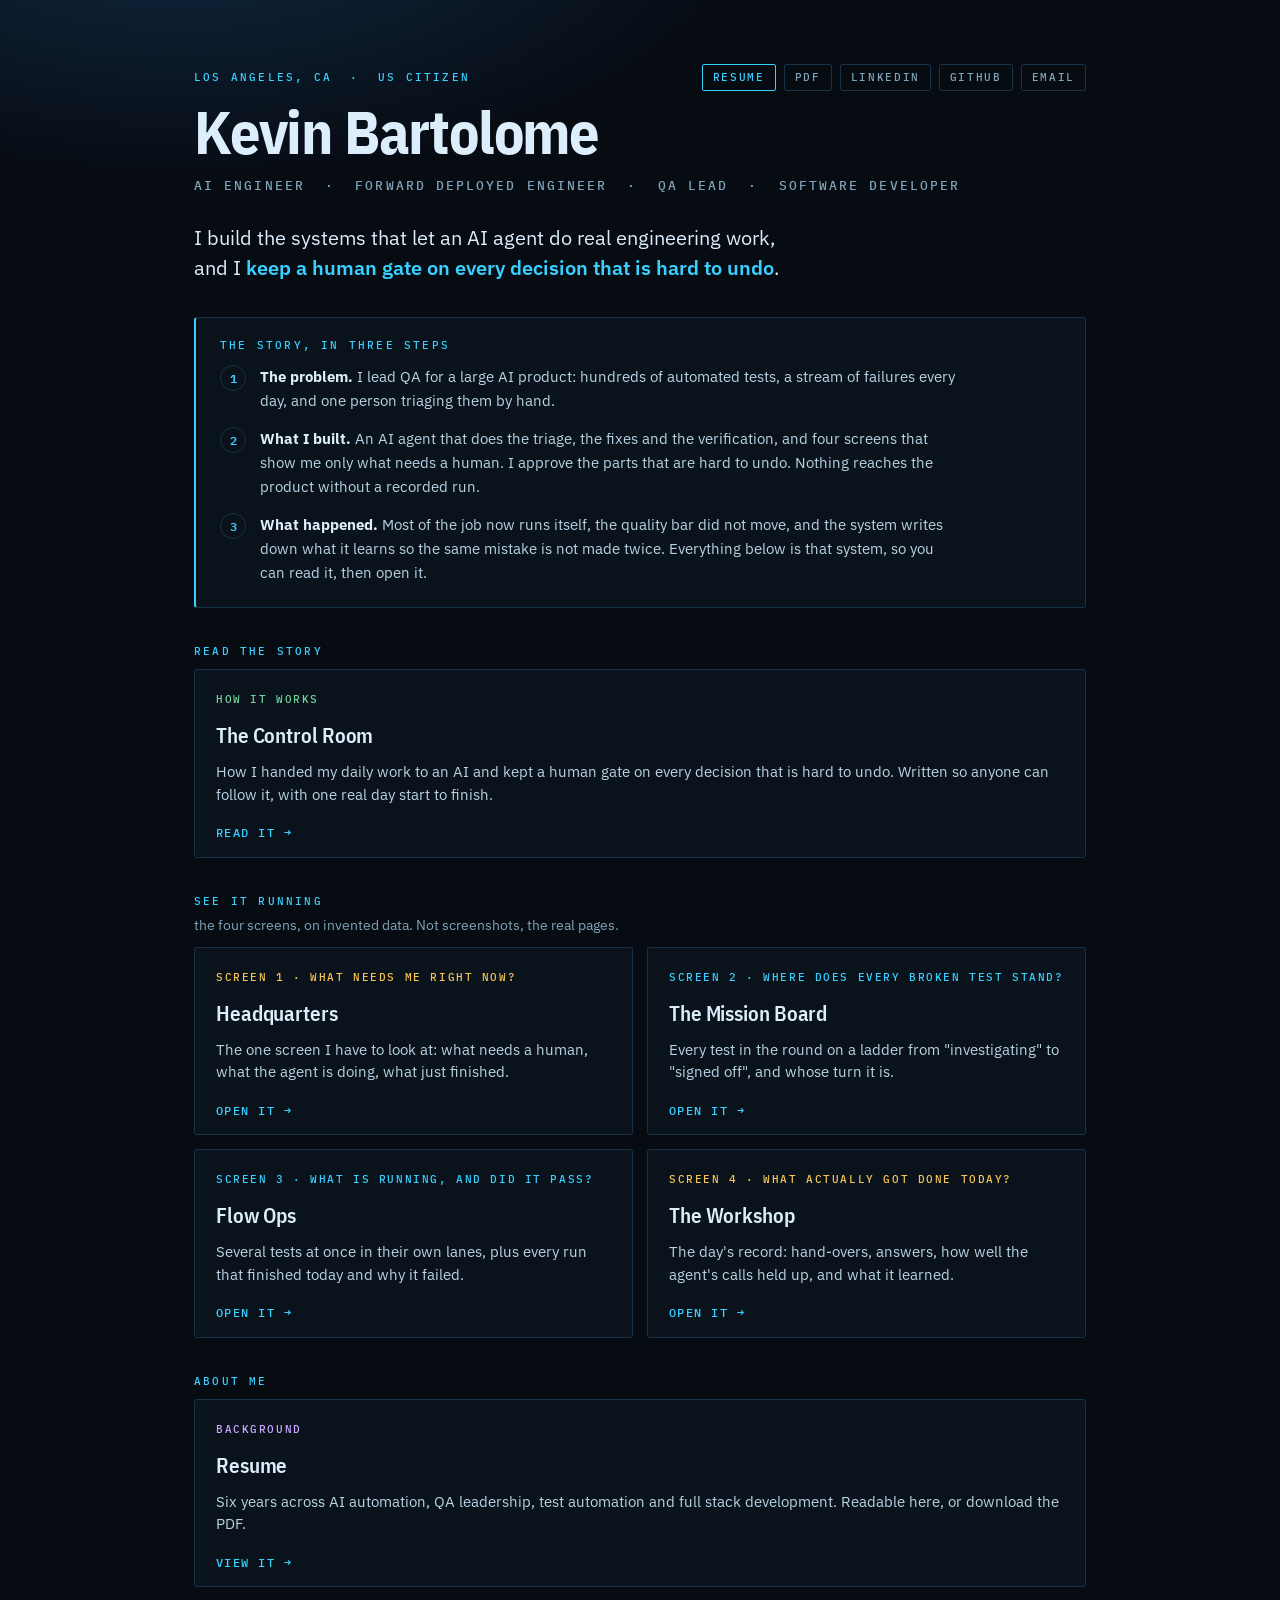
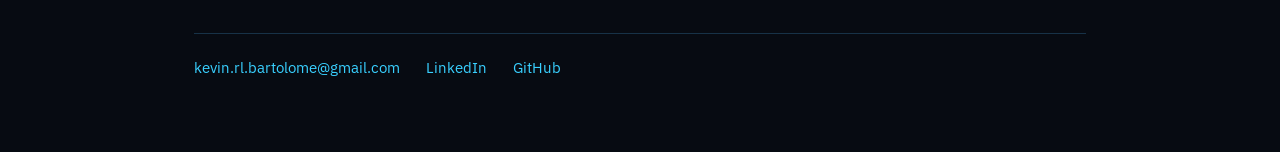
==== index.html @ a1849966 "Add files via upload" ====
<!doctype html>
<html lang="en">
<head>
<meta charset="utf-8">
<meta name="viewport" content="width=device-width,initial-scale=1">
<title>Kevin Bartolome</title>
<meta name="description" content="Kevin Bartolome, AI Engineer and QA Lead. I automate the work, and keep a human on the decisions that matter.">
<link rel="preconnect" href="https://fonts.googleapis.com">
<link rel="preconnect" href="https://fonts.gstatic.com" crossorigin>
<link rel="stylesheet" href="https://fonts.googleapis.com/css2?family=IBM+Plex+Mono:wght@400;500;600&family=IBM+Plex+Sans+Condensed:wght@600;700&family=IBM+Plex+Sans:wght@400;500;600&display=swap">
<style>
:root{
  --ground:#070b12; --panel:#0d1420; --panel2:#0a121c; --line:#173247; --line2:#0f2334;
  --cyan:#39d0ff; --fg:#dceefb; --body:#b9d3e4; --dim:#7fa3b8; --green:#6fd39a; --violet:#c9a7ff;
  --display:"IBM Plex Sans Condensed",system-ui,sans-serif;
  --sans:"IBM Plex Sans","Segoe UI",system-ui,sans-serif;
  --mono:"IBM Plex Mono",ui-monospace,Consolas,monospace;
}
*{box-sizing:border-box}
@media (prefers-reduced-motion:reduce){*{transition:none!important}}
body{margin:0; background:var(--ground); color:var(--body); font:400 16px/1.62 var(--sans);
  background-image:radial-gradient(1000px 460px at 14% -10%,#102942 0%,rgba(7,11,18,0) 60%);
  background-repeat:no-repeat; background-attachment:fixed; -webkit-font-smoothing:antialiased}
.wrap{max-width:940px; margin-inline:auto; padding:64px 24px 72px}
h1,h2,h3{font-family:var(--display); color:var(--fg); margin:0; text-wrap:balance}
a{color:var(--cyan)}
a:focus-visible{outline:2px solid var(--cyan); outline-offset:3px; border-radius:2px}

.eyebrow{font:500 11px/1 var(--mono); letter-spacing:.2em; text-transform:uppercase;
  color:var(--cyan); margin:0 0 18px}
h1{font-weight:700; font-size:clamp(38px,7vw,60px); line-height:1.02; letter-spacing:-.02em}
.role{margin:14px 0 0; font:500 13px/1.6 var(--mono); letter-spacing:.16em;
  text-transform:uppercase; color:var(--dim)}
.deck{margin:26px 0 0; font-size:19.5px; line-height:1.55; color:var(--fg); max-width:50ch}
.deck b{color:var(--cyan); font-weight:600}

.cards{display:grid; grid-template-columns:repeat(auto-fit,minmax(268px,1fr)); gap:14px;
  margin:44px 0 0; border-top:1px solid var(--line); padding-top:40px}
.card{display:flex; flex-direction:column; gap:9px; text-decoration:none; min-width:0;
  border:1px solid var(--line); border-radius:3px; background:var(--panel2); padding:20px 21px 18px;
  transition:border-color .15s ease, background .15s ease}
.card:hover{border-color:var(--cyan); background:var(--panel)}
.card .lbl{font:500 10.5px/1.8 var(--mono); letter-spacing:.15em; text-transform:uppercase; color:var(--dim)}
.card.a .lbl{color:var(--green)} .card.b .lbl{color:var(--cyan)} .card.c .lbl{color:var(--violet)} .card.d .lbl{color:#f5c451} .card.e .lbl{color:var(--cyan)} .card.f .lbl{color:#f5c451}
.cards.one{grid-template-columns:minmax(268px,1fr); margin-top:0; border-top:0; padding-top:0}
.cards.four{grid-template-columns:repeat(2,minmax(0,1fr)); margin-top:0; border-top:0; padding-top:0}
@media (max-width:560px){.cards.four{grid-template-columns:minmax(0,1fr)}}
.grp{margin:38px 0 12px; font:500 11px/1 var(--mono); letter-spacing:.2em; text-transform:uppercase; color:var(--cyan)}
.grp span{display:block; margin-top:8px; font:400 13.5px/1.5 var(--sans,system-ui); letter-spacing:0; text-transform:none; color:var(--dim)}
.grp:first-of-type{margin-top:44px; border-top:1px solid var(--line); padding-top:40px}
.story{margin-top:34px; border:1px solid var(--line); border-left:2px solid var(--cyan); border-radius:3px; background:var(--panel2); padding:22px 24px}
.kicker{margin:0 0 14px; font:500 11px/1 var(--mono); letter-spacing:.2em; text-transform:uppercase; color:var(--cyan)}
.steps{list-style:none; margin:0; padding:0; display:grid; gap:14px}
.steps li{display:flex; gap:14px; align-items:flex-start}
.steps .num{flex:0 0 26px; height:26px; border-radius:50%; border:1px solid var(--line); color:var(--cyan); font:600 12px/24px var(--mono); text-align:center}
.steps div{font-size:15px; line-height:1.6; color:var(--body); max-width:78ch}
.steps b{color:var(--fg)}
.card h2{font-size:21px; font-weight:600; letter-spacing:-.005em}
.card p{margin:0; font-size:14.5px; line-height:1.55; color:var(--body)}
.card .go{margin-top:auto; padding-top:12px; font:500 11.5px/1 var(--mono);
  letter-spacing:.13em; text-transform:uppercase; color:var(--cyan)}

.topbar{display:flex; flex-wrap:wrap; gap:10px 24px; align-items:baseline; justify-content:space-between}
.links{display:flex; flex-wrap:wrap; gap:6px 8px; align-items:center}
.links a{font:500 11px/1 var(--mono); letter-spacing:.15em; text-transform:uppercase; color:var(--dim); text-decoration:none; border:1px solid var(--line); border-radius:2px; padding:7px 10px}
.links a:hover{color:var(--fg); border-color:var(--cyan)}
.links a.pri{color:var(--cyan); border-color:var(--cyan)}
footer{margin:46px 0 0; border-top:1px solid var(--line); padding-top:22px;
  display:flex; flex-wrap:wrap; gap:8px 26px; align-items:baseline}
footer a{font-size:15px; text-decoration:none}
footer a:hover{text-decoration:underline}
@media (max-width:620px){.wrap{padding:44px 20px 56px}}
</style>
</head>
<body>
<div class="wrap">

  <div class="topbar">
    <p class="eyebrow">Los Angeles, CA &nbsp;&middot;&nbsp; US Citizen</p>
    <nav class="links" aria-label="Contact and resume">
      <a class="pri" href="/resume">Resume</a>
      <a href="/Kevin-Bartolome-Resume.pdf">PDF</a>
      <a href="https://www.linkedin.com/in/kevin-bartolome/">LinkedIn</a>
      <a href="https://github.com/Kxvin1">GitHub</a>
      <a href="mailto:kevin.rl.bartolome@gmail.com">Email</a>
    </nav>
  </div>
  <h1>Kevin Bartolome</h1>
  <p class="role">AI Engineer &nbsp;&middot;&nbsp; Forward Deployed Engineer &nbsp;&middot;&nbsp; QA Lead &nbsp;&middot;&nbsp; Software Developer</p>
  <p class="deck">I build the systems that let an AI agent do real engineering work, and I
  <b>keep a human gate on every decision that is hard to undo</b>.</p>

  <section class="story">
    <p class="kicker">The story, in three steps</p>
    <ol class="steps">
      <li><span class="num">1</span><div><b>The problem.</b> I lead QA for a large AI product: hundreds of
        automated tests, a stream of failures every day, and one person triaging them by hand.</div></li>
      <li><span class="num">2</span><div><b>What I built.</b> An AI agent that does the triage, the fixes and
        the verification, and four screens that show me only what needs a human. I approve the parts
        that are hard to undo. Nothing reaches the product without a recorded run.</div></li>
      <li><span class="num">3</span><div><b>What happened.</b> Most of the job now runs itself, the quality bar
        did not move, and the system writes down what it learns so the same mistake is not made twice.
        Everything below is that system, so you can read it, then open it.</div></li>
    </ol>
  </section>

  <p class="grp">Read the story</p>
  <div class="cards one">
    <a class="card a" href="/control-room">
      <span class="lbl">How it works</span>
      <h2>The Control Room</h2>
      <p>How I handed my daily work to an AI and kept a human gate on every decision that is hard to
      undo. Written so anyone can follow it, with one real day start to finish.</p>
      <span class="go">Read it &rarr;</span>
    </a>
  </div>

  <p class="grp">See it running <span>the four screens, on invented data. Not screenshots, the real pages.</span></p>
  <div class="cards four">
    <a class="card d" href="/hq">
      <span class="lbl">Screen 1 &middot; What needs me right now?</span>
      <h2>Headquarters</h2>
      <p>The one screen I have to look at: what needs a human, what the agent is doing, what just finished.</p>
      <span class="go">Open it &rarr;</span>
    </a>
    <a class="card b" href="/mission-board">
      <span class="lbl">Screen 2 &middot; Where does every broken test stand?</span>
      <h2>The Mission Board</h2>
      <p>Every test in the round on a ladder from "investigating" to "signed off", and whose turn it is.</p>
      <span class="go">Open it &rarr;</span>
    </a>
    <a class="card e" href="/flow-ops">
      <span class="lbl">Screen 3 &middot; What is running, and did it pass?</span>
      <h2>Flow Ops</h2>
      <p>Several tests at once in their own lanes, plus every run that finished today and why it failed.</p>
      <span class="go">Open it &rarr;</span>
    </a>
    <a class="card f" href="/workshop">
      <span class="lbl">Screen 4 &middot; What actually got done today?</span>
      <h2>The Workshop</h2>
      <p>The day's record: hand-overs, answers, how well the agent's calls held up, and what it learned.</p>
      <span class="go">Open it &rarr;</span>
    </a>
  </div>

  <p class="grp">About me</p>
  <div class="cards one">
    <a class="card c" href="/resume">
      <span class="lbl">Background</span>
      <h2>Resume</h2>
      <p>Six years across AI automation, QA leadership, test automation and full stack development. Readable here, or
      download the PDF.</p>
      <span class="go">View it &rarr;</span>
    </a>
  </div>

  <footer>
    <a href="mailto:kevin.rl.bartolome@gmail.com">kevin.rl.bartolome@gmail.com</a>
    <a href="https://www.linkedin.com/in/kevin-bartolome/">LinkedIn</a>
    <a href="https://github.com/Kxvin1">GitHub</a>
  </footer>

</div>
</body>
</html>
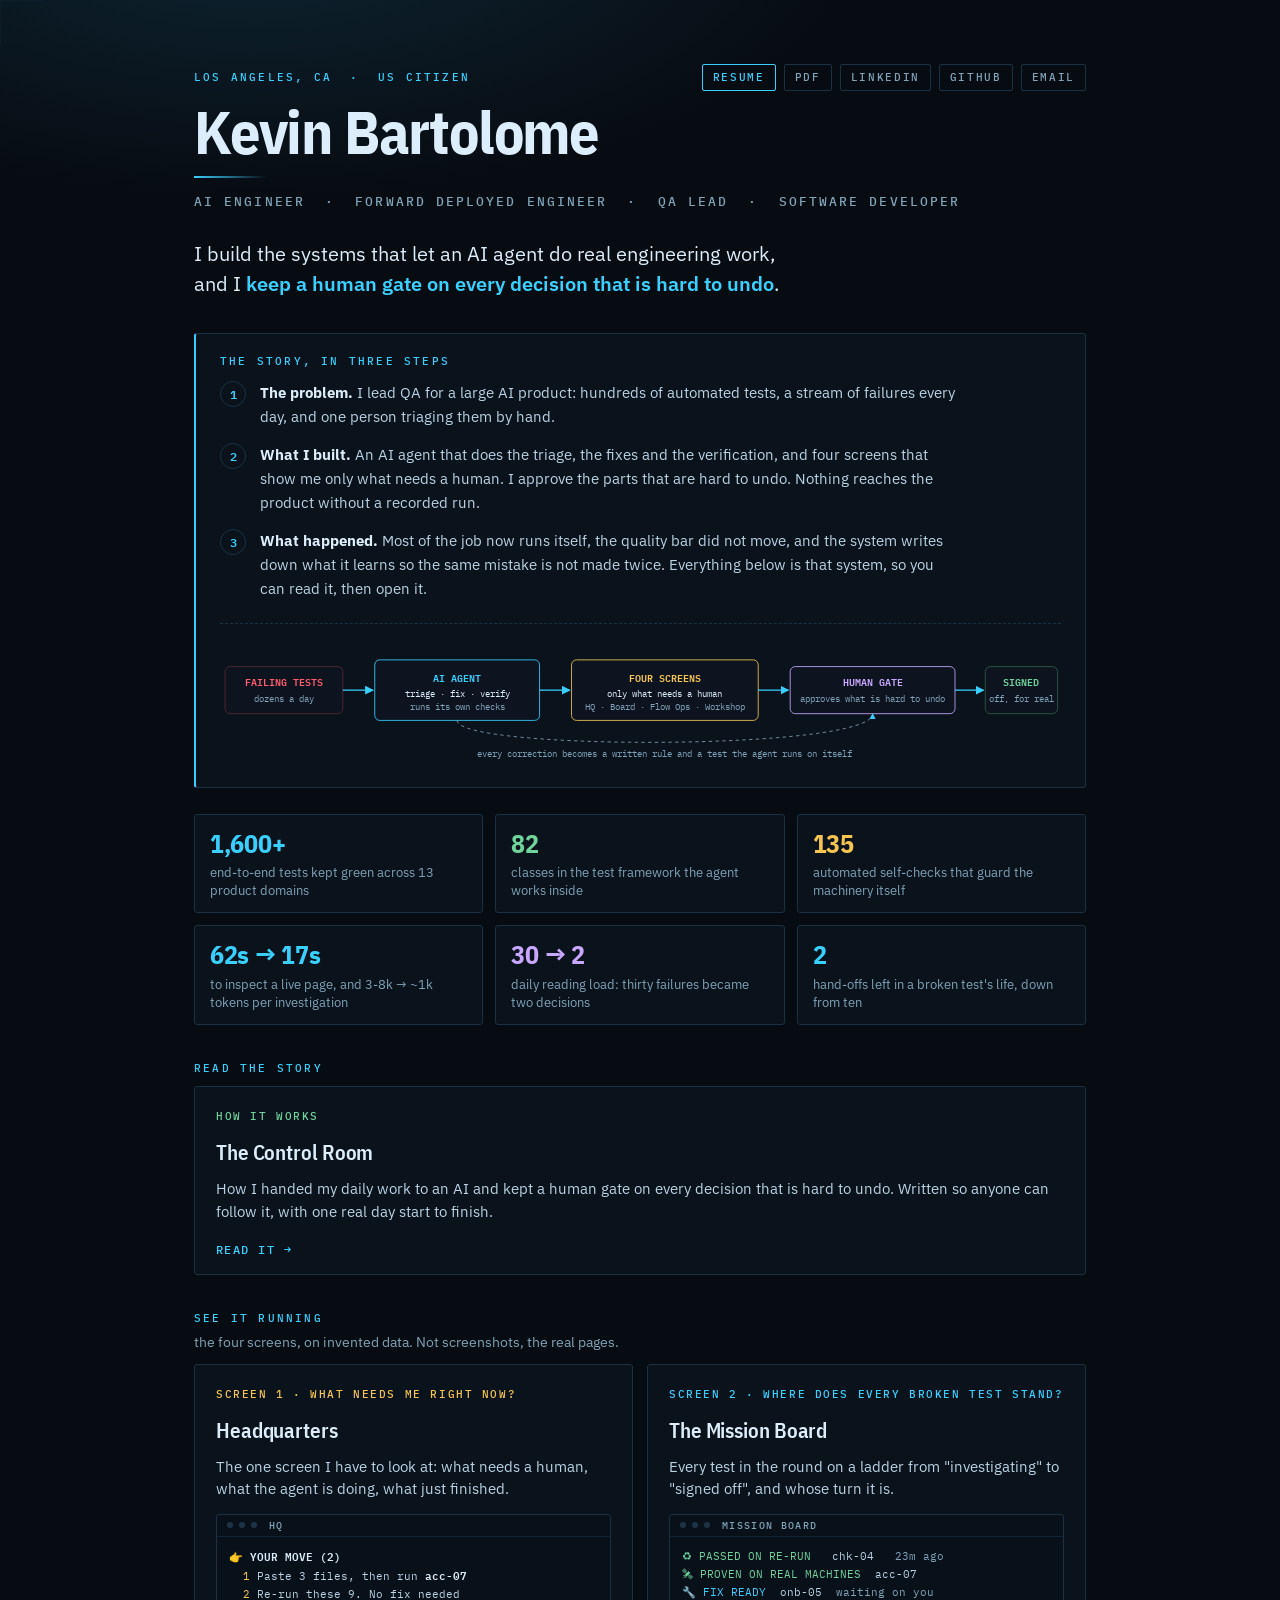
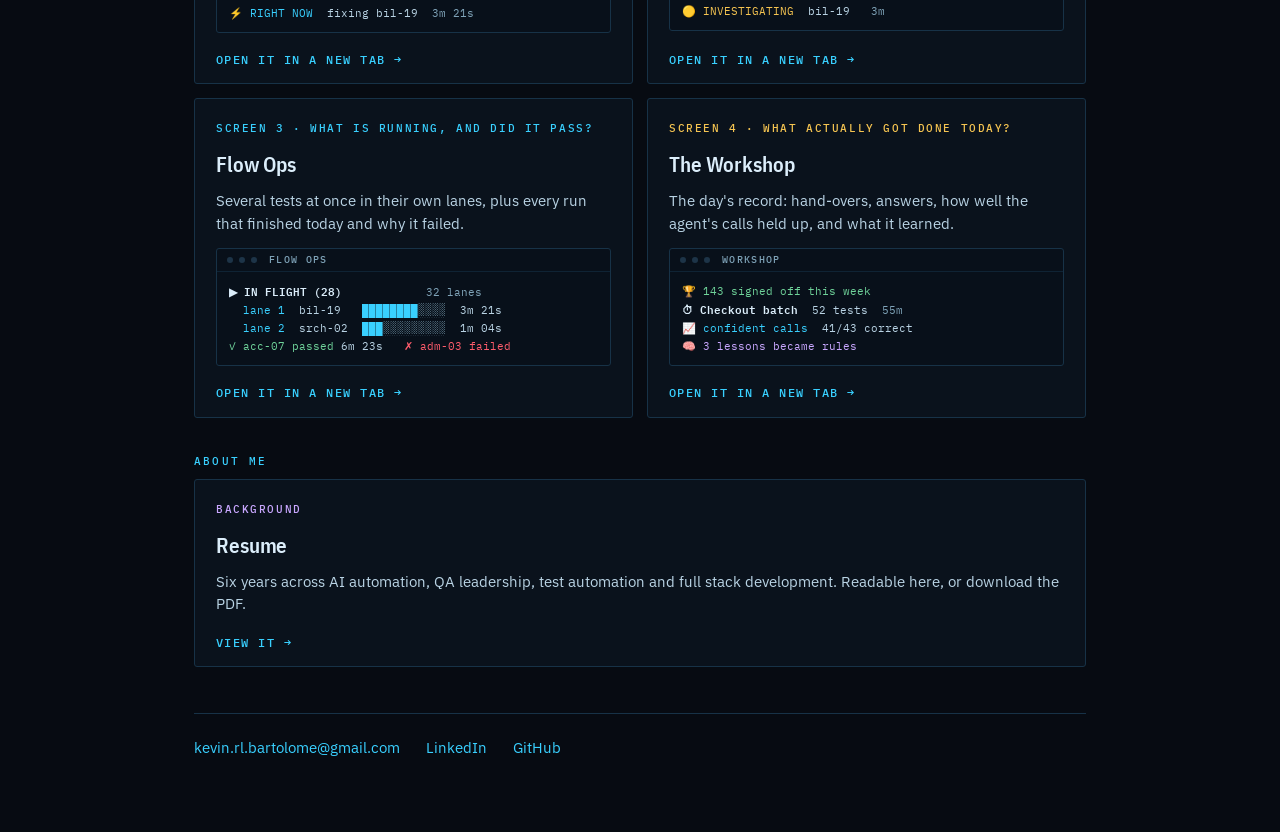
==== commit c8dbef44: "Add files via upload" ====
--- a/index.html
+++ b/index.html
@@ -60,6 +60,23 @@
 .card .go{margin-top:auto; padding-top:12px; font:500 11.5px/1 var(--mono);
   letter-spacing:.13em; text-transform:uppercase; color:var(--cyan)}
 
+body{background-image:linear-gradient(rgba(57,208,255,.035) 1px, transparent 1px), linear-gradient(90deg, rgba(57,208,255,.035) 1px, transparent 1px), radial-gradient(900px 420px at 20% -10%, rgba(57,208,255,.14), transparent 70%); background-size:44px 44px, 44px 44px, auto; background-attachment:fixed}
+h1{position:relative} h1::after{content:""; display:block; width:72px; height:2px; margin-top:14px; background:linear-gradient(90deg, var(--cyan), transparent)}
+.flow{margin:22px 0 0; padding:14px 0 0; border-top:1px dashed var(--line)}
+.flow svg{display:block; width:100%; height:auto}
+.numbers{display:grid; grid-template-columns:repeat(3,minmax(0,1fr)); gap:12px; margin-top:26px}
+@media (max-width:640px){.numbers{grid-template-columns:repeat(2,minmax(0,1fr))}}
+.numbers div{border:1px solid var(--line); border-radius:3px; background:var(--panel2); padding:14px 15px 13px; min-width:0}
+.numbers b{display:block; font:700 26px/1.1 var(--display); color:var(--cyan); letter-spacing:-.01em}
+.numbers div:nth-child(2) b{color:var(--green)} .numbers div:nth-child(3) b{color:#f5c451} .numbers div:nth-child(5) b{color:var(--violet)}
+.numbers span{display:block; margin-top:6px; font-size:12.5px; line-height:1.45; color:var(--dim)}
+.term{background:#08101a; border:1px solid var(--line); border-radius:3px; overflow:hidden; min-width:0; margin-top:4px}
+.term .chrome{display:flex; align-items:center; gap:6px; padding:6px 10px; border-bottom:1px solid var(--line2)}
+.term .dot{width:6px; height:6px; border-radius:50%; background:#1d3448}
+.term .chrome span{margin-left:6px; font:500 9.5px/1 var(--mono); letter-spacing:.14em; text-transform:uppercase; color:var(--dim)}
+.term pre{margin:0; padding:10px 12px; overflow:hidden; font:400 11px/1.65 var(--mono); color:var(--body); white-space:pre}
+.term .c{color:var(--cyan)} .term .d{color:var(--dim)} .term .g{color:var(--green)} .term .w{color:var(--fg); font-weight:600} .term .a{color:#f5c451} .term .r{color:#ff5c6c} .term .v{color:var(--violet)}
+.card:hover .term{border-color:var(--line)} .card:hover .chrome{background:#0a1522}
 .topbar{display:flex; flex-wrap:wrap; gap:10px 24px; align-items:baseline; justify-content:space-between}
 .links{display:flex; flex-wrap:wrap; gap:6px 8px; align-items:center}
 .links a{font:500 11px/1 var(--mono); letter-spacing:.15em; text-transform:uppercase; color:var(--dim); text-decoration:none; border:1px solid var(--line); border-radius:2px; padding:7px 10px}
@@ -78,11 +95,11 @@
   <div class="topbar">
     <p class="eyebrow">Los Angeles, CA &nbsp;&middot;&nbsp; US Citizen</p>
     <nav class="links" aria-label="Contact and resume">
-      <a class="pri" href="/resume">Resume</a>
-      <a href="/Kevin-Bartolome-Resume.pdf">PDF</a>
-      <a href="https://www.linkedin.com/in/kevin-bartolome/">LinkedIn</a>
-      <a href="https://github.com/Kxvin1">GitHub</a>
-      <a href="mailto:kevin.rl.bartolome@gmail.com">Email</a>
+      <a class="pri" href="/resume" target="_blank" rel="noopener">Resume</a>
+      <a href="/Kevin-Bartolome-Resume.pdf" target="_blank" rel="noopener">PDF</a>
+      <a href="https://www.linkedin.com/in/kevin-bartolome/" target="_blank" rel="noopener">LinkedIn</a>
+      <a href="https://github.com/Kxvin1" target="_blank" rel="noopener">GitHub</a>
+      <a href="mailto:kevin.rl.bartolome@gmail.com" target="_blank" rel="noopener">Email</a>
     </nav>
   </div>
   <h1>Kevin Bartolome</h1>
@@ -102,6 +119,35 @@
         did not move, and the system writes down what it learns so the same mistake is not made twice.
         Everything below is that system, so you can read it, then open it.</div></li>
     </ol>
+    <figure class="flow" aria-label="How the system works: failing tests go to the agent, the agent reports through four screens, a human approves what is hard to undo, tests are signed off">
+<svg viewBox="0 0 1000 150" role="img">
+  <defs>
+    <marker id="ah" viewBox="0 0 10 10" refX="9" refY="5" markerWidth="7" markerHeight="7" orient="auto-start-reverse"><path d="M0 0L10 5L0 10z" fill="#39d0ff"/></marker>
+  </defs>
+  <g font-family="IBM Plex Mono, ui-monospace, monospace" font-size="12" text-anchor="middle">
+    <rect x="6" y="34" width="140" height="56" rx="6" fill="#0d1420" stroke="#5a2a33"/><text x="76" y="57" fill="#ff5c6c" font-weight="600">FAILING TESTS</text><text x="76" y="76" fill="#7fa3b8" font-size="10.5">dozens a day</text>
+    <line x1="146" y1="62" x2="182" y2="62" stroke="#39d0ff" stroke-width="1.5" marker-end="url(#ah)"/>
+    <rect x="184" y="26" width="196" height="72" rx="6" fill="#0d1420" stroke="#39d0ff"/><text x="282" y="52" fill="#39d0ff" font-weight="600">AI AGENT</text><text x="282" y="70" fill="#d9eefb" font-size="10.5">triage · fix · verify</text><text x="282" y="86" fill="#7fa3b8" font-size="10.5">runs its own checks</text>
+    <line x1="380" y1="62" x2="416" y2="62" stroke="#39d0ff" stroke-width="1.5" marker-end="url(#ah)"/>
+    <rect x="418" y="26" width="222" height="72" rx="6" fill="#0d1420" stroke="#f5c451"/><text x="529" y="52" fill="#f5c451" font-weight="600">FOUR SCREENS</text><text x="529" y="70" fill="#d9eefb" font-size="10.5">only what needs a human</text><text x="529" y="86" fill="#7fa3b8" font-size="10.5">HQ · Board · Flow Ops · Workshop</text>
+    <line x1="640" y1="62" x2="676" y2="62" stroke="#39d0ff" stroke-width="1.5" marker-end="url(#ah)"/>
+    <rect x="678" y="34" width="196" height="56" rx="6" fill="#0d1420" stroke="#c9a7ff"/><text x="776" y="57" fill="#c9a7ff" font-weight="600">HUMAN GATE</text><text x="776" y="76" fill="#7fa3b8" font-size="10.5">approves what is hard to undo</text>
+    <line x1="874" y1="62" x2="908" y2="62" stroke="#39d0ff" stroke-width="1.5" marker-end="url(#ah)"/>
+    <rect x="910" y="34" width="86" height="56" rx="6" fill="#0d1420" stroke="#2f5f46"/><text x="953" y="57" fill="#6fd39a" font-weight="600">SIGNED</text><text x="953" y="76" fill="#7fa3b8" font-size="10.5">off, for real</text>
+    <path d="M282 98 C 282 134, 776 134, 776 90" fill="none" stroke="#7fa3b8" stroke-width="1" stroke-dasharray="4 4" marker-end="url(#ah)"/>
+    <text x="529" y="142" fill="#7fa3b8" font-size="10.5">every correction becomes a written rule and a test the agent runs on itself</text>
+  </g>
+</svg>
+    </figure>
+  </section>
+
+  <section class="numbers" aria-label="By the numbers">
+    <div><b>1,600+</b><span>end-to-end tests kept green across 13 product domains</span></div>
+    <div><b>82</b><span>classes in the test framework the agent works inside</span></div>
+    <div><b>135</b><span>automated self-checks that guard the machinery itself</span></div>
+    <div><b>62s &rarr; 17s</b><span>to inspect a live page, and 3-8k &rarr; ~1k tokens per investigation</span></div>
+    <div><b>30 &rarr; 2</b><span>daily reading load: thirty failures became two decisions</span></div>
+    <div><b>2</b><span>hand-offs left in a broken test's life, down from ten</span></div>
   </section>
 
   <p class="grp">Read the story</p>
@@ -117,35 +163,55 @@
 
   <p class="grp">See it running <span>the four screens, on invented data. Not screenshots, the real pages.</span></p>
   <div class="cards four">
-    <a class="card d" href="/hq">
+    <a class="card d" href="/hq" target="_blank" rel="noopener">
       <span class="lbl">Screen 1 &middot; What needs me right now?</span>
       <h2>Headquarters</h2>
       <p>The one screen I have to look at: what needs a human, what the agent is doing, what just finished.</p>
-      <span class="go">Open it &rarr;</span>
-    </a>
-    <a class="card b" href="/mission-board">
+      <div class="term"><div class="chrome"><i class="dot"></i><i class="dot"></i><i class="dot"></i><span>HQ</span></div>
+<pre><span class="w">👉 YOUR MOVE (2)</span>
+  <span class="a">1</span> Paste 3 files, then run <span class="w">acc-07</span>
+  <span class="a">2</span> Re-run these 9. No fix needed
+<span class="c">⚡ RIGHT NOW</span>  fixing bil-19  <span class="d">3m 21s</span></pre></div>
+      <span class="go">Open it in a new tab &rarr;</span>
+    </a>
+    <a class="card b" href="/mission-board" target="_blank" rel="noopener">
       <span class="lbl">Screen 2 &middot; Where does every broken test stand?</span>
       <h2>The Mission Board</h2>
       <p>Every test in the round on a ladder from "investigating" to "signed off", and whose turn it is.</p>
-      <span class="go">Open it &rarr;</span>
-    </a>
-    <a class="card e" href="/flow-ops">
+      <div class="term"><div class="chrome"><i class="dot"></i><i class="dot"></i><i class="dot"></i><span>Mission Board</span></div>
+<pre><span class="g">♻ PASSED ON RE-RUN</span>   chk-04   <span class="d">23m ago</span>
+<span class="g">🛰 PROVEN ON REAL MACHINES</span>  acc-07
+<span class="c">🔧 FIX READY</span>  onb-05  <span class="d">waiting on you</span>
+<span class="a">🟡 INVESTIGATING</span>  bil-19   <span class="d">3m</span></pre></div>
+      <span class="go">Open it in a new tab &rarr;</span>
+    </a>
+    <a class="card e" href="/flow-ops" target="_blank" rel="noopener">
       <span class="lbl">Screen 3 &middot; What is running, and did it pass?</span>
       <h2>Flow Ops</h2>
       <p>Several tests at once in their own lanes, plus every run that finished today and why it failed.</p>
-      <span class="go">Open it &rarr;</span>
-    </a>
-    <a class="card f" href="/workshop">
+      <div class="term"><div class="chrome"><i class="dot"></i><i class="dot"></i><i class="dot"></i><span>Flow Ops</span></div>
+<pre><span class="w">▶ IN FLIGHT (28)</span>            <span class="d">32 lanes</span>
+  <span class="c">lane 1</span>  bil-19   <span class="c">████████</span><span class="d">░░░░</span>  3m 21s
+  <span class="c">lane 2</span>  srch-02  <span class="c">███</span><span class="d">░░░░░░░░░</span>  1m 04s
+<span class="g">✓ acc-07 passed</span> 6m 23s   <span class="r">✗ adm-03 failed</span></pre></div>
+      <span class="go">Open it in a new tab &rarr;</span>
+    </a>
+    <a class="card f" href="/workshop" target="_blank" rel="noopener">
       <span class="lbl">Screen 4 &middot; What actually got done today?</span>
       <h2>The Workshop</h2>
       <p>The day's record: hand-overs, answers, how well the agent's calls held up, and what it learned.</p>
-      <span class="go">Open it &rarr;</span>
+      <div class="term"><div class="chrome"><i class="dot"></i><i class="dot"></i><i class="dot"></i><span>Workshop</span></div>
+<pre><span class="g">🏆 143 signed off this week</span>
+<span class="w">⏱ Checkout batch</span>  52 tests  <span class="d">55m</span>
+<span class="c">📈 confident calls</span>  41/43 correct
+<span class="v">🧠 3 lessons became rules</span></pre></div>
+      <span class="go">Open it in a new tab &rarr;</span>
     </a>
   </div>
 
   <p class="grp">About me</p>
   <div class="cards one">
-    <a class="card c" href="/resume">
+    <a class="card c" href="/resume" target="_blank" rel="noopener">
       <span class="lbl">Background</span>
       <h2>Resume</h2>
       <p>Six years across AI automation, QA leadership, test automation and full stack development. Readable here, or
@@ -155,9 +221,9 @@
   </div>
 
   <footer>
-    <a href="mailto:kevin.rl.bartolome@gmail.com">kevin.rl.bartolome@gmail.com</a>
-    <a href="https://www.linkedin.com/in/kevin-bartolome/">LinkedIn</a>
-    <a href="https://github.com/Kxvin1">GitHub</a>
+    <a href="mailto:kevin.rl.bartolome@gmail.com" target="_blank" rel="noopener">kevin.rl.bartolome@gmail.com</a>
+    <a href="https://www.linkedin.com/in/kevin-bartolome/" target="_blank" rel="noopener">LinkedIn</a>
+    <a href="https://github.com/Kxvin1" target="_blank" rel="noopener">GitHub</a>
   </footer>
 
 </div>
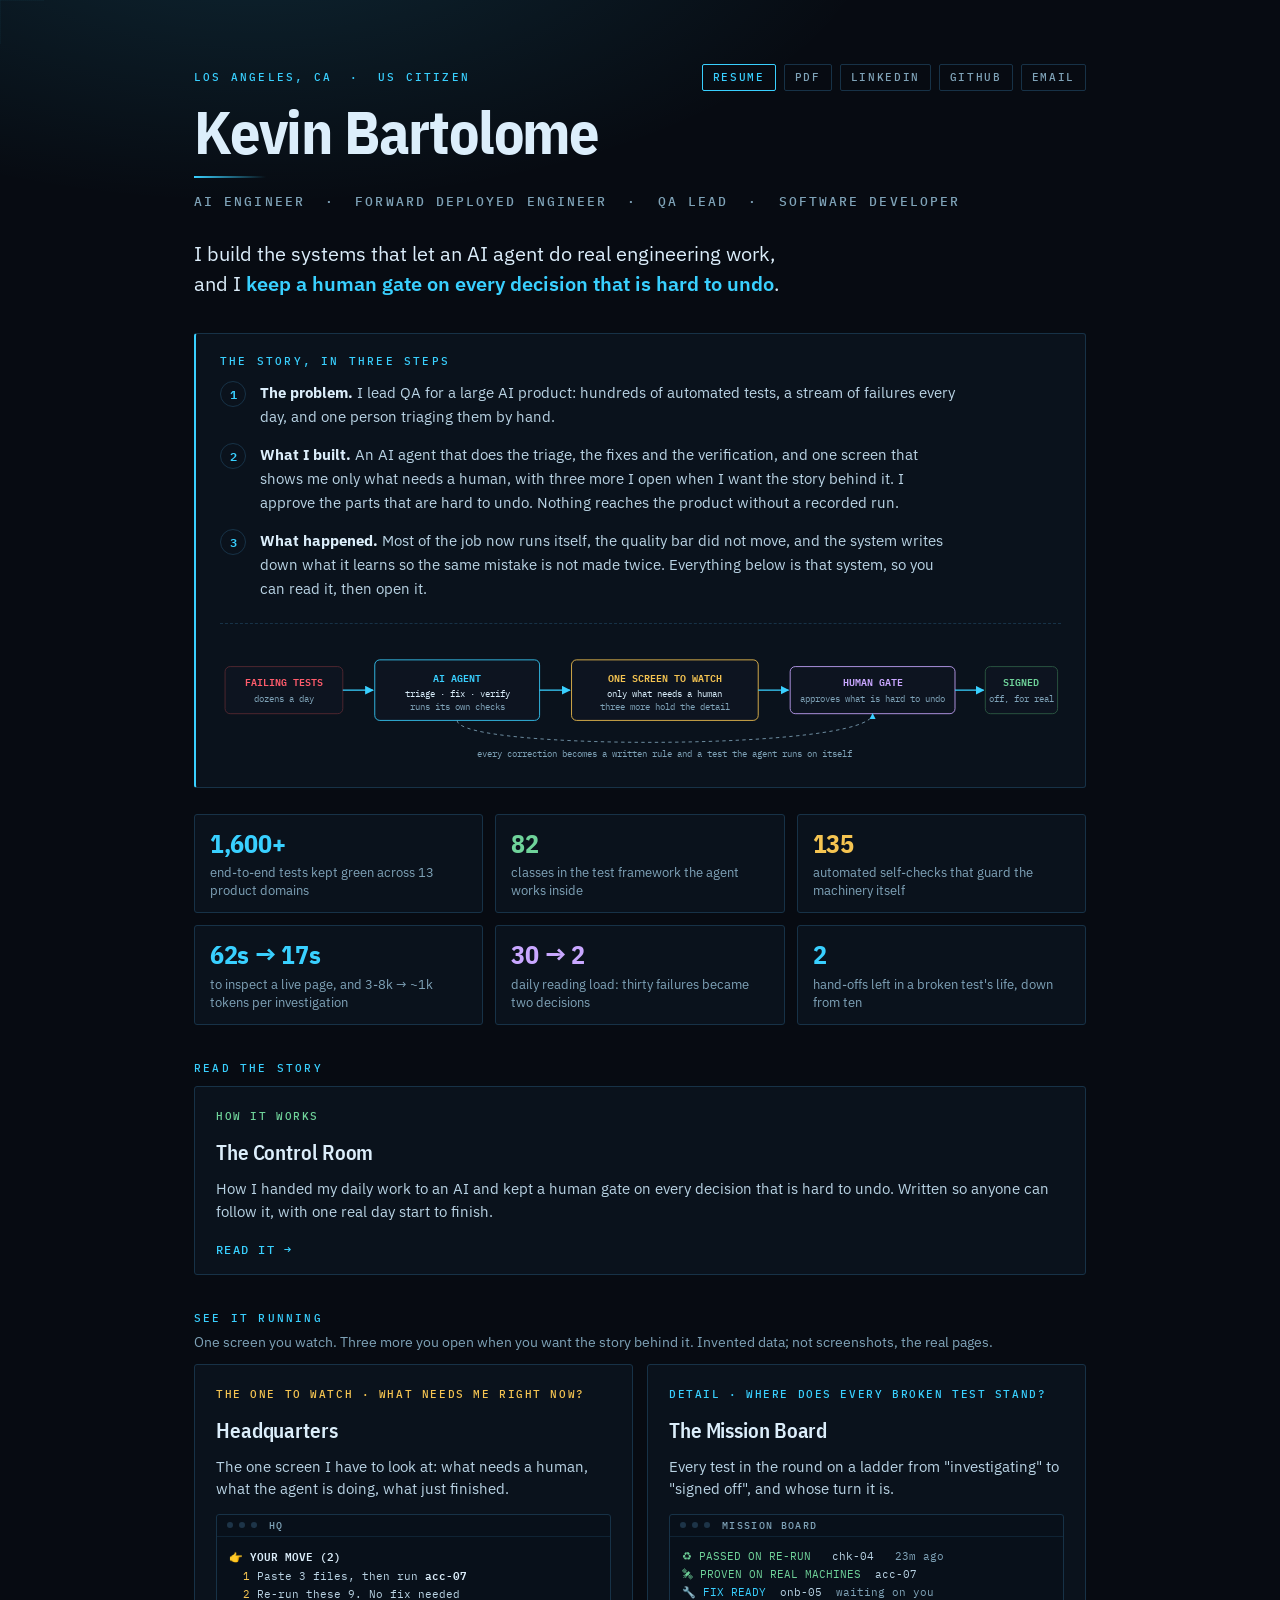
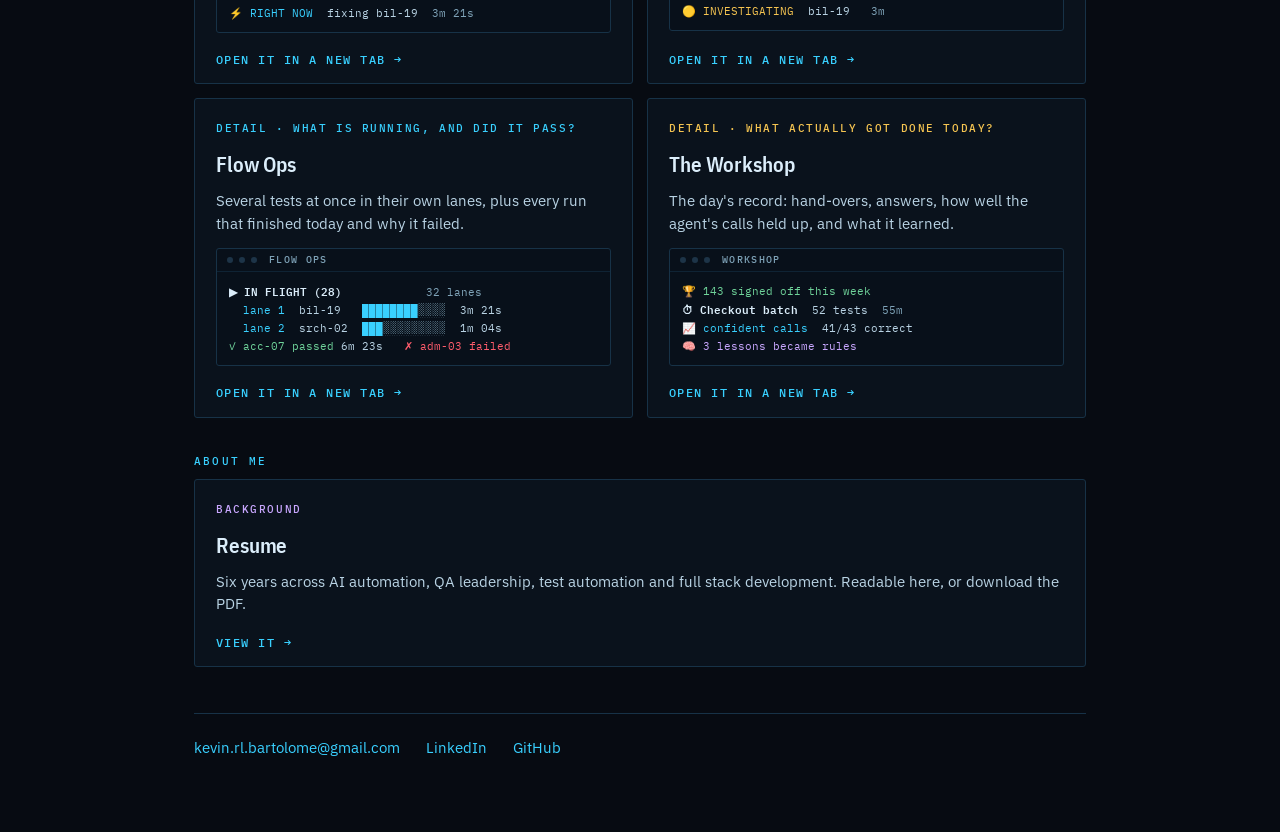
==== commit 18cd5499: "Add files via upload" ====
--- a/index.html
+++ b/index.html
@@ -113,13 +113,14 @@
       <li><span class="num">1</span><div><b>The problem.</b> I lead QA for a large AI product: hundreds of
         automated tests, a stream of failures every day, and one person triaging them by hand.</div></li>
       <li><span class="num">2</span><div><b>What I built.</b> An AI agent that does the triage, the fixes and
-        the verification, and four screens that show me only what needs a human. I approve the parts
-        that are hard to undo. Nothing reaches the product without a recorded run.</div></li>
+        the verification, and one screen that shows me only what needs a human, with three more I open
+        when I want the story behind it. I approve the parts that are hard to undo. Nothing reaches the
+        product without a recorded run.</div></li>
       <li><span class="num">3</span><div><b>What happened.</b> Most of the job now runs itself, the quality bar
         did not move, and the system writes down what it learns so the same mistake is not made twice.
         Everything below is that system, so you can read it, then open it.</div></li>
     </ol>
-    <figure class="flow" aria-label="How the system works: failing tests go to the agent, the agent reports through four screens, a human approves what is hard to undo, tests are signed off">
+    <figure class="flow" aria-label="How the system works: failing tests go to the agent, the agent reports to one screen the person watches with three more holding the detail, a human approves what is hard to undo, tests are signed off">
 <svg viewBox="0 0 1000 150" role="img">
   <defs>
     <marker id="ah" viewBox="0 0 10 10" refX="9" refY="5" markerWidth="7" markerHeight="7" orient="auto-start-reverse"><path d="M0 0L10 5L0 10z" fill="#39d0ff"/></marker>
@@ -129,7 +130,7 @@
     <line x1="146" y1="62" x2="182" y2="62" stroke="#39d0ff" stroke-width="1.5" marker-end="url(#ah)"/>
     <rect x="184" y="26" width="196" height="72" rx="6" fill="#0d1420" stroke="#39d0ff"/><text x="282" y="52" fill="#39d0ff" font-weight="600">AI AGENT</text><text x="282" y="70" fill="#d9eefb" font-size="10.5">triage · fix · verify</text><text x="282" y="86" fill="#7fa3b8" font-size="10.5">runs its own checks</text>
     <line x1="380" y1="62" x2="416" y2="62" stroke="#39d0ff" stroke-width="1.5" marker-end="url(#ah)"/>
-    <rect x="418" y="26" width="222" height="72" rx="6" fill="#0d1420" stroke="#f5c451"/><text x="529" y="52" fill="#f5c451" font-weight="600">FOUR SCREENS</text><text x="529" y="70" fill="#d9eefb" font-size="10.5">only what needs a human</text><text x="529" y="86" fill="#7fa3b8" font-size="10.5">HQ · Board · Flow Ops · Workshop</text>
+    <rect x="418" y="26" width="222" height="72" rx="6" fill="#0d1420" stroke="#f5c451"/><text x="529" y="52" fill="#f5c451" font-weight="600">ONE SCREEN TO WATCH</text><text x="529" y="70" fill="#d9eefb" font-size="10.5">only what needs a human</text><text x="529" y="86" fill="#7fa3b8" font-size="10.5">three more hold the detail</text>
     <line x1="640" y1="62" x2="676" y2="62" stroke="#39d0ff" stroke-width="1.5" marker-end="url(#ah)"/>
     <rect x="678" y="34" width="196" height="56" rx="6" fill="#0d1420" stroke="#c9a7ff"/><text x="776" y="57" fill="#c9a7ff" font-weight="600">HUMAN GATE</text><text x="776" y="76" fill="#7fa3b8" font-size="10.5">approves what is hard to undo</text>
     <line x1="874" y1="62" x2="908" y2="62" stroke="#39d0ff" stroke-width="1.5" marker-end="url(#ah)"/>
@@ -161,10 +162,10 @@
     </a>
   </div>
 
-  <p class="grp">See it running <span>the four screens, on invented data. Not screenshots, the real pages.</span></p>
+  <p class="grp">See it running <span>One screen you watch. Three more you open when you want the story behind it. Invented data; not screenshots, the real pages.</span></p>
   <div class="cards four">
     <a class="card d" href="/hq" target="_blank" rel="noopener">
-      <span class="lbl">Screen 1 &middot; What needs me right now?</span>
+      <span class="lbl">The one to watch &middot; What needs me right now?</span>
       <h2>Headquarters</h2>
       <p>The one screen I have to look at: what needs a human, what the agent is doing, what just finished.</p>
       <div class="term"><div class="chrome"><i class="dot"></i><i class="dot"></i><i class="dot"></i><span>HQ</span></div>
@@ -175,7 +176,7 @@
       <span class="go">Open it in a new tab &rarr;</span>
     </a>
     <a class="card b" href="/mission-board" target="_blank" rel="noopener">
-      <span class="lbl">Screen 2 &middot; Where does every broken test stand?</span>
+      <span class="lbl">Detail &middot; Where does every broken test stand?</span>
       <h2>The Mission Board</h2>
       <p>Every test in the round on a ladder from "investigating" to "signed off", and whose turn it is.</p>
       <div class="term"><div class="chrome"><i class="dot"></i><i class="dot"></i><i class="dot"></i><span>Mission Board</span></div>
@@ -186,7 +187,7 @@
       <span class="go">Open it in a new tab &rarr;</span>
     </a>
     <a class="card e" href="/flow-ops" target="_blank" rel="noopener">
-      <span class="lbl">Screen 3 &middot; What is running, and did it pass?</span>
+      <span class="lbl">Detail &middot; What is running, and did it pass?</span>
       <h2>Flow Ops</h2>
       <p>Several tests at once in their own lanes, plus every run that finished today and why it failed.</p>
       <div class="term"><div class="chrome"><i class="dot"></i><i class="dot"></i><i class="dot"></i><span>Flow Ops</span></div>
@@ -197,7 +198,7 @@
       <span class="go">Open it in a new tab &rarr;</span>
     </a>
     <a class="card f" href="/workshop" target="_blank" rel="noopener">
-      <span class="lbl">Screen 4 &middot; What actually got done today?</span>
+      <span class="lbl">Detail &middot; What actually got done today?</span>
       <h2>The Workshop</h2>
       <p>The day's record: hand-overs, answers, how well the agent's calls held up, and what it learned.</p>
       <div class="term"><div class="chrome"><i class="dot"></i><i class="dot"></i><i class="dot"></i><span>Workshop</span></div>
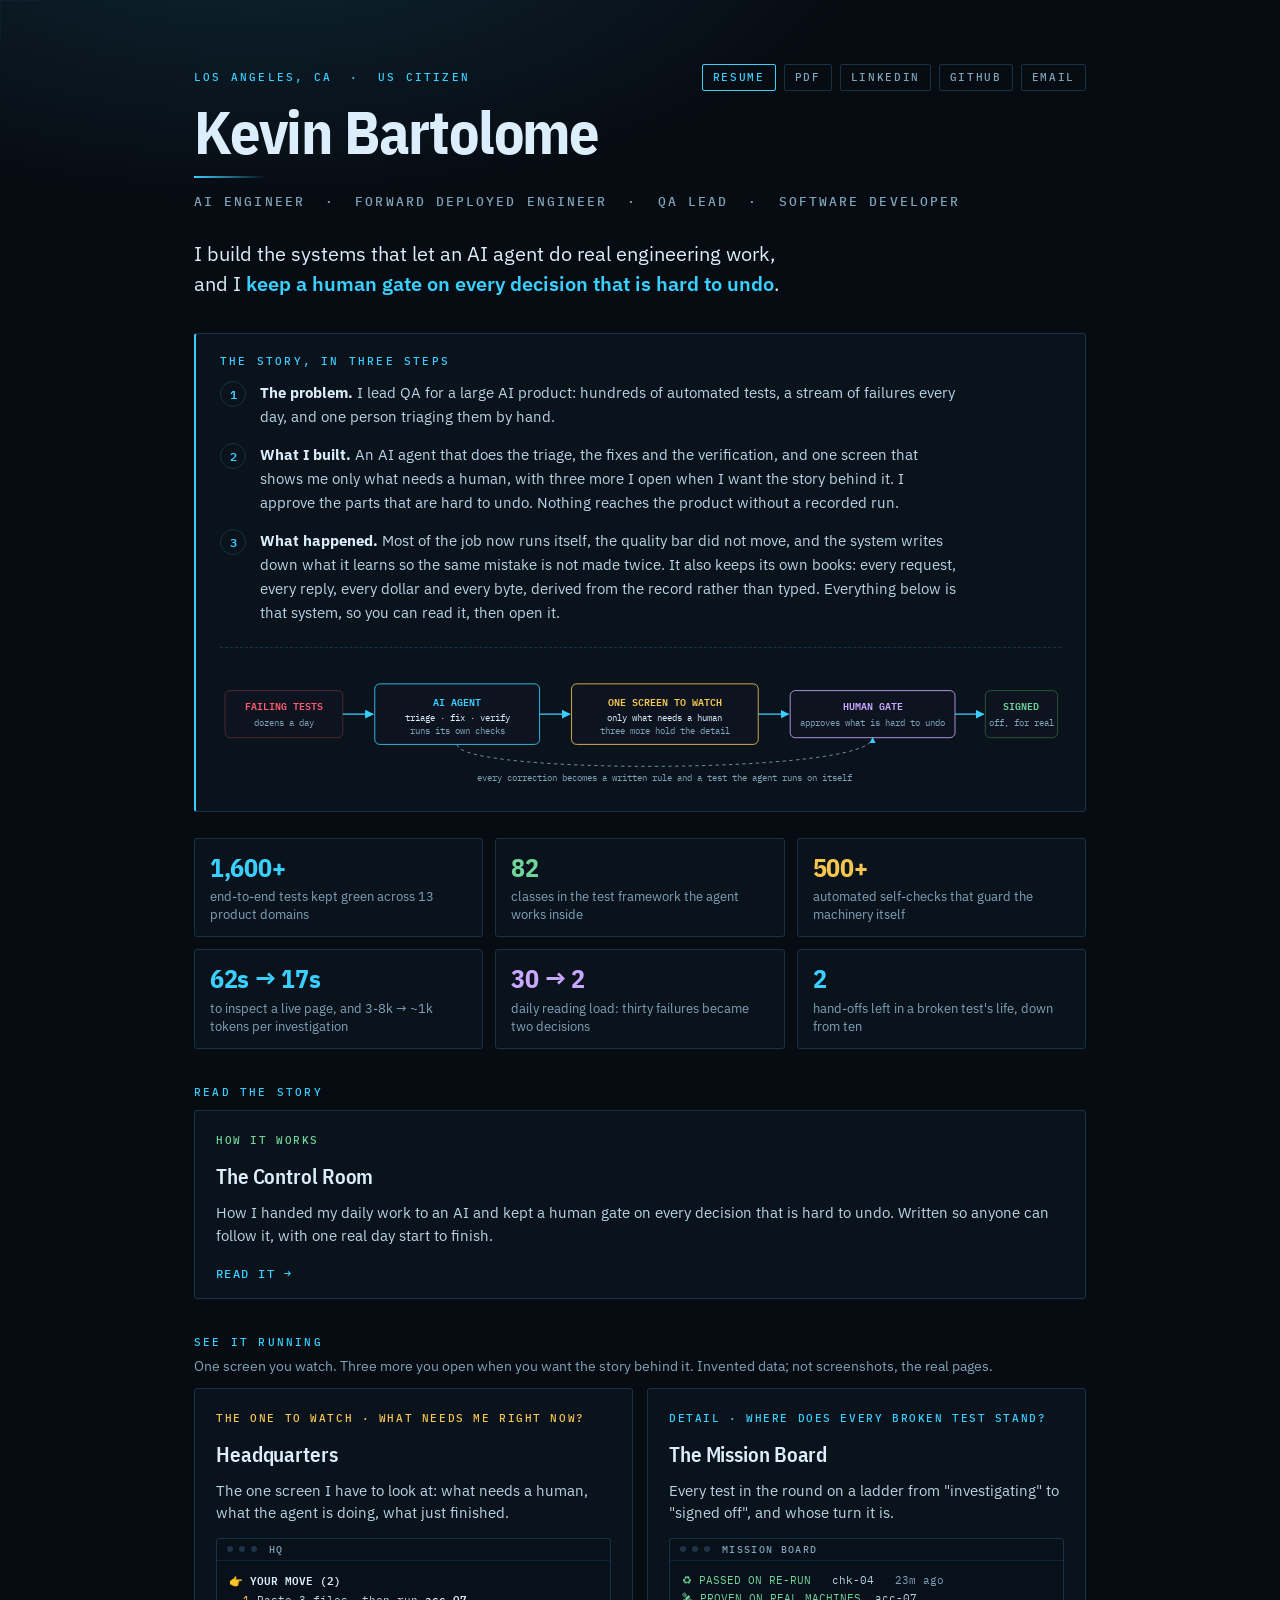
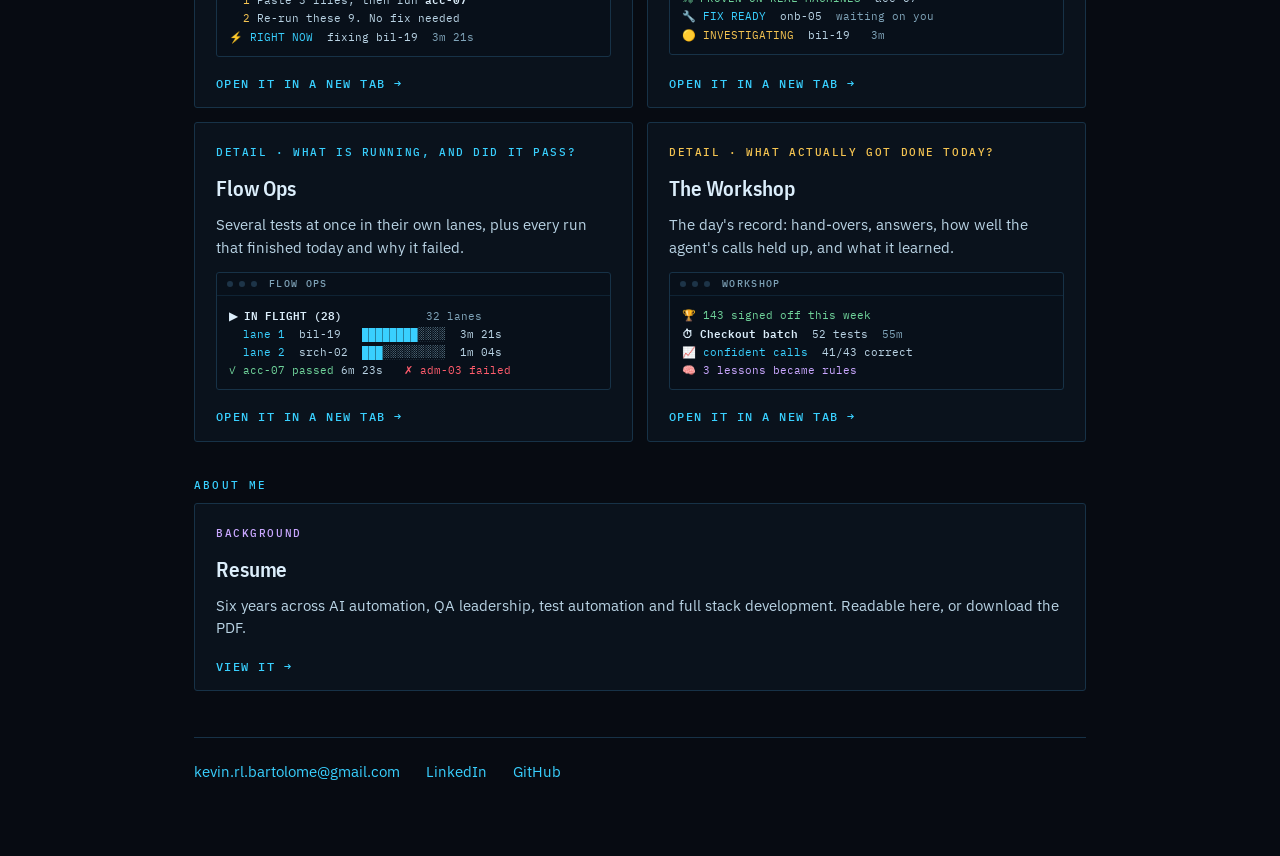
==== commit 59a7616d: "Add files via upload" ====
--- a/index.html
+++ b/index.html
@@ -118,7 +118,8 @@
         product without a recorded run.</div></li>
       <li><span class="num">3</span><div><b>What happened.</b> Most of the job now runs itself, the quality bar
         did not move, and the system writes down what it learns so the same mistake is not made twice.
-        Everything below is that system, so you can read it, then open it.</div></li>
+        It also keeps its own books: every request, every reply, every dollar and every byte, derived from
+        the record rather than typed. Everything below is that system, so you can read it, then open it.</div></li>
     </ol>
     <figure class="flow" aria-label="How the system works: failing tests go to the agent, the agent reports to one screen the person watches with three more holding the detail, a human approves what is hard to undo, tests are signed off">
 <svg viewBox="0 0 1000 150" role="img">
@@ -145,7 +146,7 @@
   <section class="numbers" aria-label="By the numbers">
     <div><b>1,600+</b><span>end-to-end tests kept green across 13 product domains</span></div>
     <div><b>82</b><span>classes in the test framework the agent works inside</span></div>
-    <div><b>135</b><span>automated self-checks that guard the machinery itself</span></div>
+    <div><b>500+</b><span>automated self-checks that guard the machinery itself</span></div>
     <div><b>62s &rarr; 17s</b><span>to inspect a live page, and 3-8k &rarr; ~1k tokens per investigation</span></div>
     <div><b>30 &rarr; 2</b><span>daily reading load: thirty failures became two decisions</span></div>
     <div><b>2</b><span>hand-offs left in a broken test's life, down from ten</span></div>
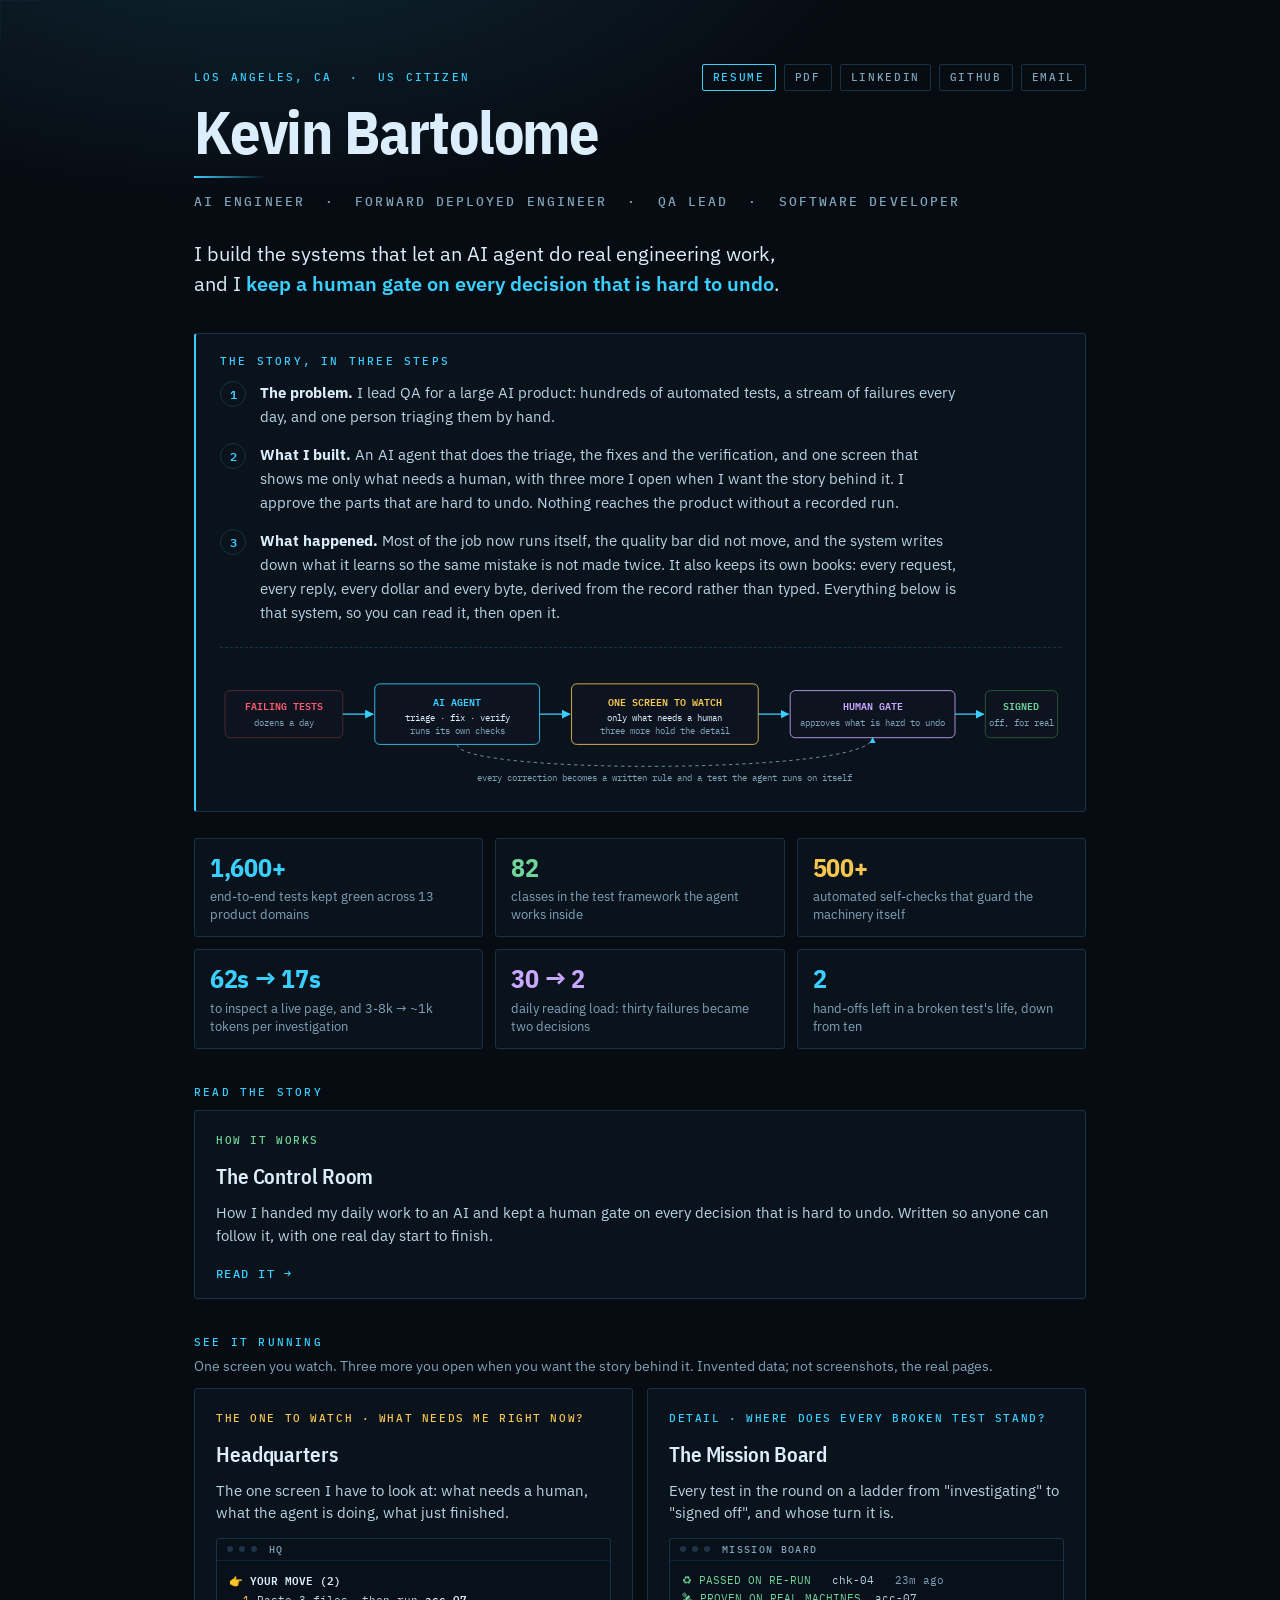
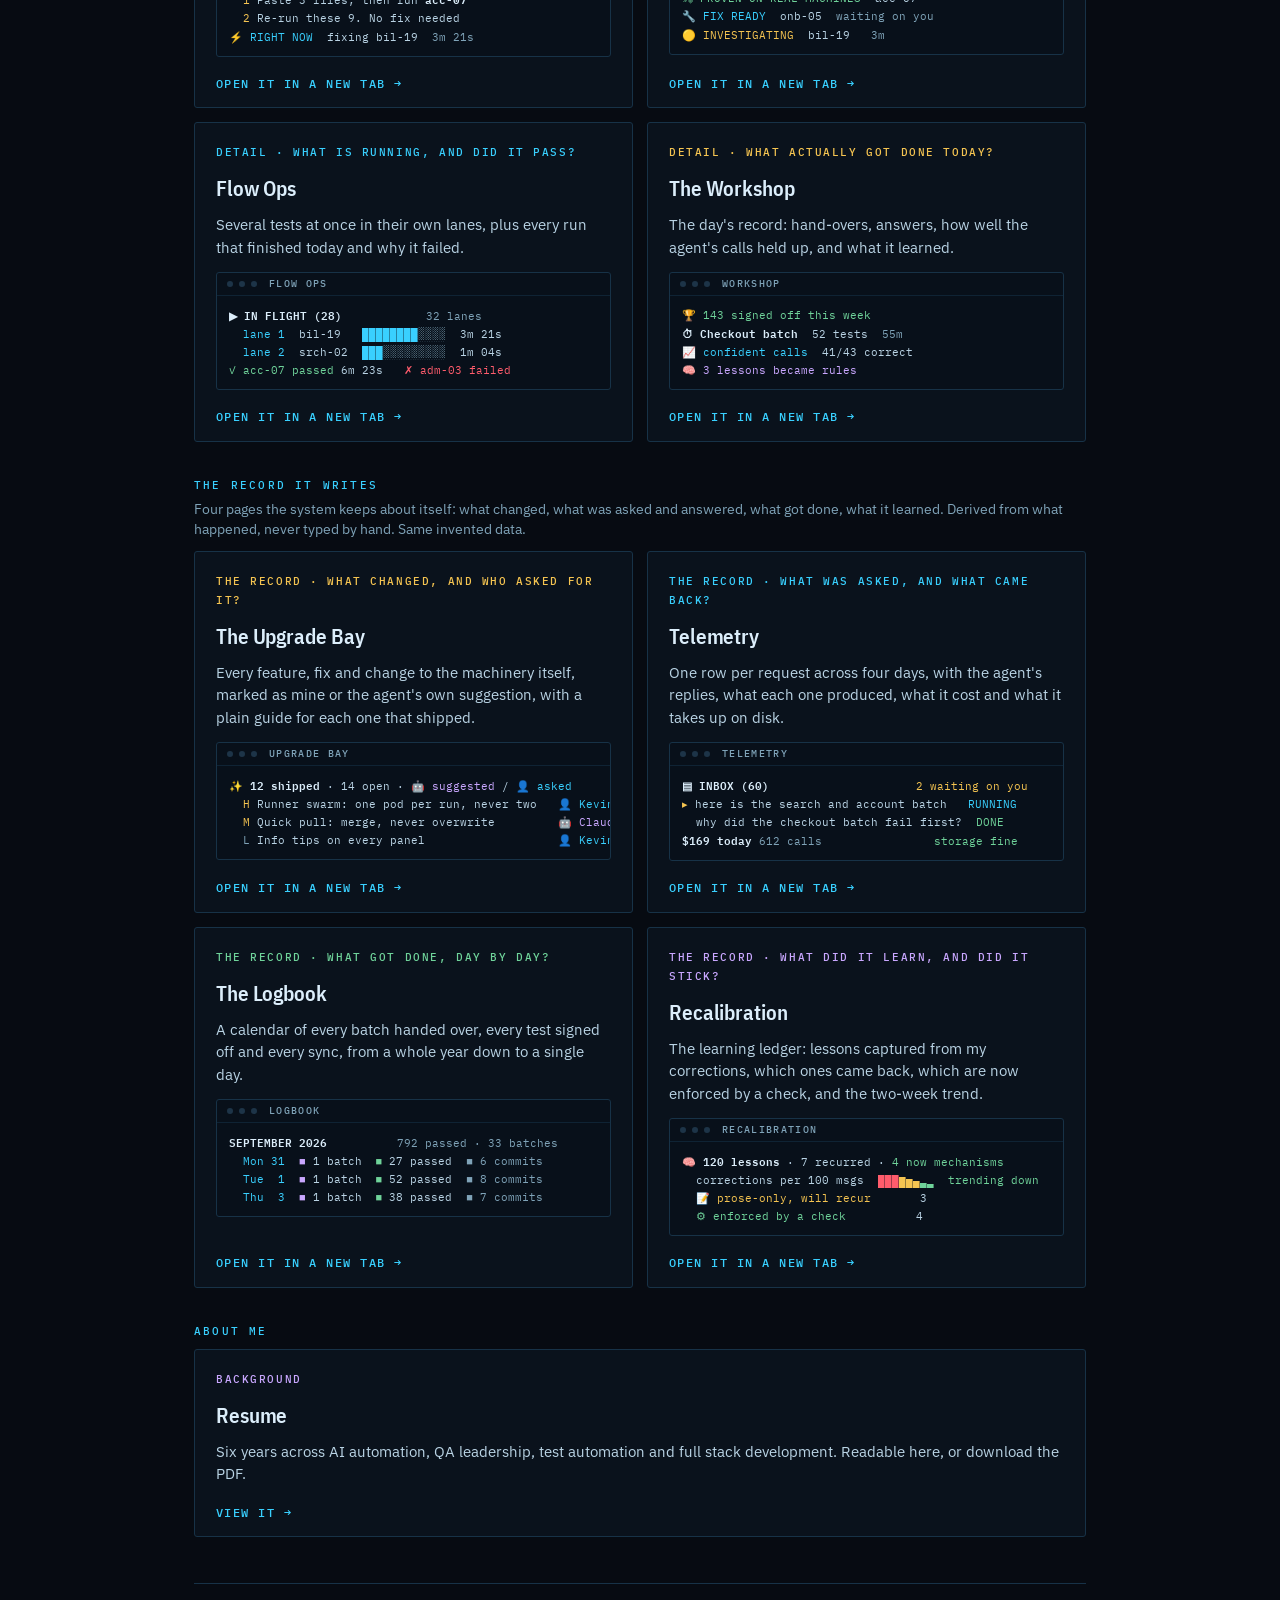
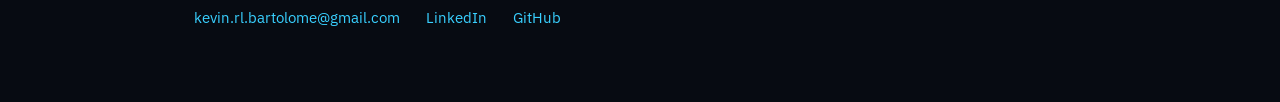
==== commit fadcc36d: "Add files via upload" ====
--- a/index.html
+++ b/index.html
@@ -211,6 +211,54 @@
     </a>
   </div>
 
+  <p class="grp">The record it writes <span>Four pages the system keeps about itself: what changed, what was asked and answered, what got done, what it learned. Derived from what happened, never typed by hand. Same invented data.</span></p>
+  <div class="cards four">
+    <a class="card d" href="/upgrade-bay" target="_blank" rel="noopener">
+      <span class="lbl">The record &middot; What changed, and who asked for it?</span>
+      <h2>The Upgrade Bay</h2>
+      <p>Every feature, fix and change to the machinery itself, marked as mine or the agent's own suggestion, with a plain guide for each one that shipped.</p>
+      <div class="term"><div class="chrome"><i class="dot"></i><i class="dot"></i><i class="dot"></i><span>Upgrade Bay</span></div>
+<pre><span class="w">✨ 12 shipped</span> · 14 open · <span class="v">🤖 suggested</span> / <span class="c">👤 asked</span>
+  <span class="a">H</span> Runner swarm: one pod per run, never two   <span class="c">👤 Kevin</span>
+  <span class="a">M</span> Quick pull: merge, never overwrite         <span class="v">🤖 Claude</span>
+  <span class="d">L</span> Info tips on every panel                   <span class="c">👤 Kevin</span></pre></div>
+      <span class="go">Open it in a new tab &rarr;</span>
+    </a>
+    <a class="card b" href="/telemetry" target="_blank" rel="noopener">
+      <span class="lbl">The record &middot; What was asked, and what came back?</span>
+      <h2>Telemetry</h2>
+      <p>One row per request across four days, with the agent's replies, what each one produced, what it cost and what it takes up on disk.</p>
+      <div class="term"><div class="chrome"><i class="dot"></i><i class="dot"></i><i class="dot"></i><span>Telemetry</span></div>
+<pre><span class="w">▤ INBOX (60)</span>                     <span class="a">2 waiting on you</span>
+<span class="a">▸</span> here is the search and account batch   <span class="c">RUNNING</span>
+  why did the checkout batch fail first?  <span class="g">DONE</span>
+<span class="w">$169 today</span> <span class="d">612 calls</span>                <span class="g">storage fine</span></pre></div>
+      <span class="go">Open it in a new tab &rarr;</span>
+    </a>
+    <a class="card a" href="/logbook" target="_blank" rel="noopener">
+      <span class="lbl">The record &middot; What got done, day by day?</span>
+      <h2>The Logbook</h2>
+      <p>A calendar of every batch handed over, every test signed off and every sync, from a whole year down to a single day.</p>
+      <div class="term"><div class="chrome"><i class="dot"></i><i class="dot"></i><i class="dot"></i><span>Logbook</span></div>
+<pre><span class="w">SEPTEMBER 2026</span>          <span class="d">792 passed · 33 batches</span>
+  <span class="c">Mon 31</span>  <span class="v">■</span> 1 batch  <span class="g">■</span> 27 passed  <span class="d">■ 6 commits</span>
+  <span class="c">Tue  1</span>  <span class="v">■</span> 1 batch  <span class="g">■</span> 52 passed  <span class="d">■ 8 commits</span>
+  <span class="c">Thu  3</span>  <span class="v">■</span> 1 batch  <span class="g">■</span> 38 passed  <span class="d">■ 7 commits</span></pre></div>
+      <span class="go">Open it in a new tab &rarr;</span>
+    </a>
+    <a class="card c" href="/recalibration" target="_blank" rel="noopener">
+      <span class="lbl">The record &middot; What did it learn, and did it stick?</span>
+      <h2>Recalibration</h2>
+      <p>The learning ledger: lessons captured from my corrections, which ones came back, which are now enforced by a check, and the two-week trend.</p>
+      <div class="term"><div class="chrome"><i class="dot"></i><i class="dot"></i><i class="dot"></i><span>Recalibration</span></div>
+<pre><span class="w">🧠 120 lessons</span> · 7 recurred · <span class="g">4 now mechanisms</span>
+  corrections per 100 msgs  <span class="r">▇▇▇</span><span class="a">▆▅▄</span><span class="g">▃▂</span>  <span class="g">trending down</span>
+  <span class="a">📝 prose-only, will recur</span>       3
+  <span class="g">⚙ enforced by a check</span>          4</pre></div>
+      <span class="go">Open it in a new tab &rarr;</span>
+    </a>
+  </div>
+
   <p class="grp">About me</p>
   <div class="cards one">
     <a class="card c" href="/resume" target="_blank" rel="noopener">
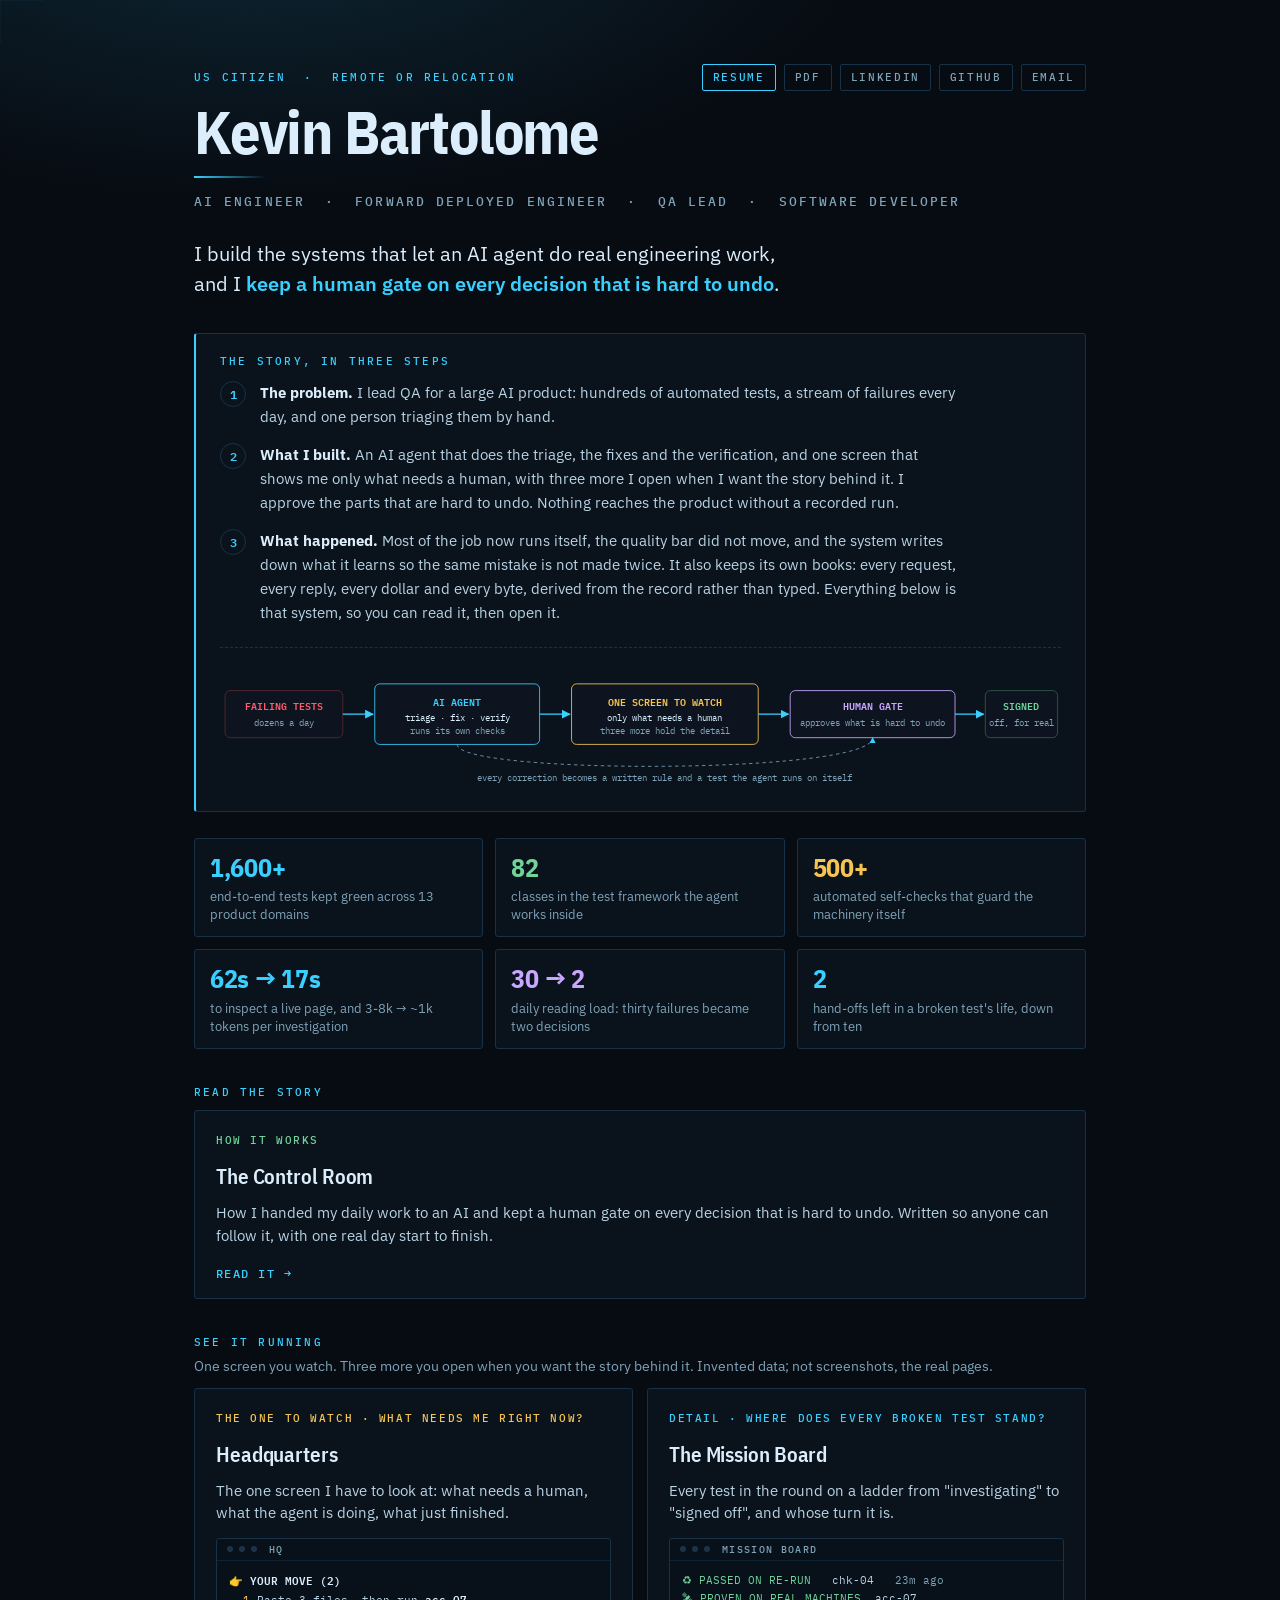
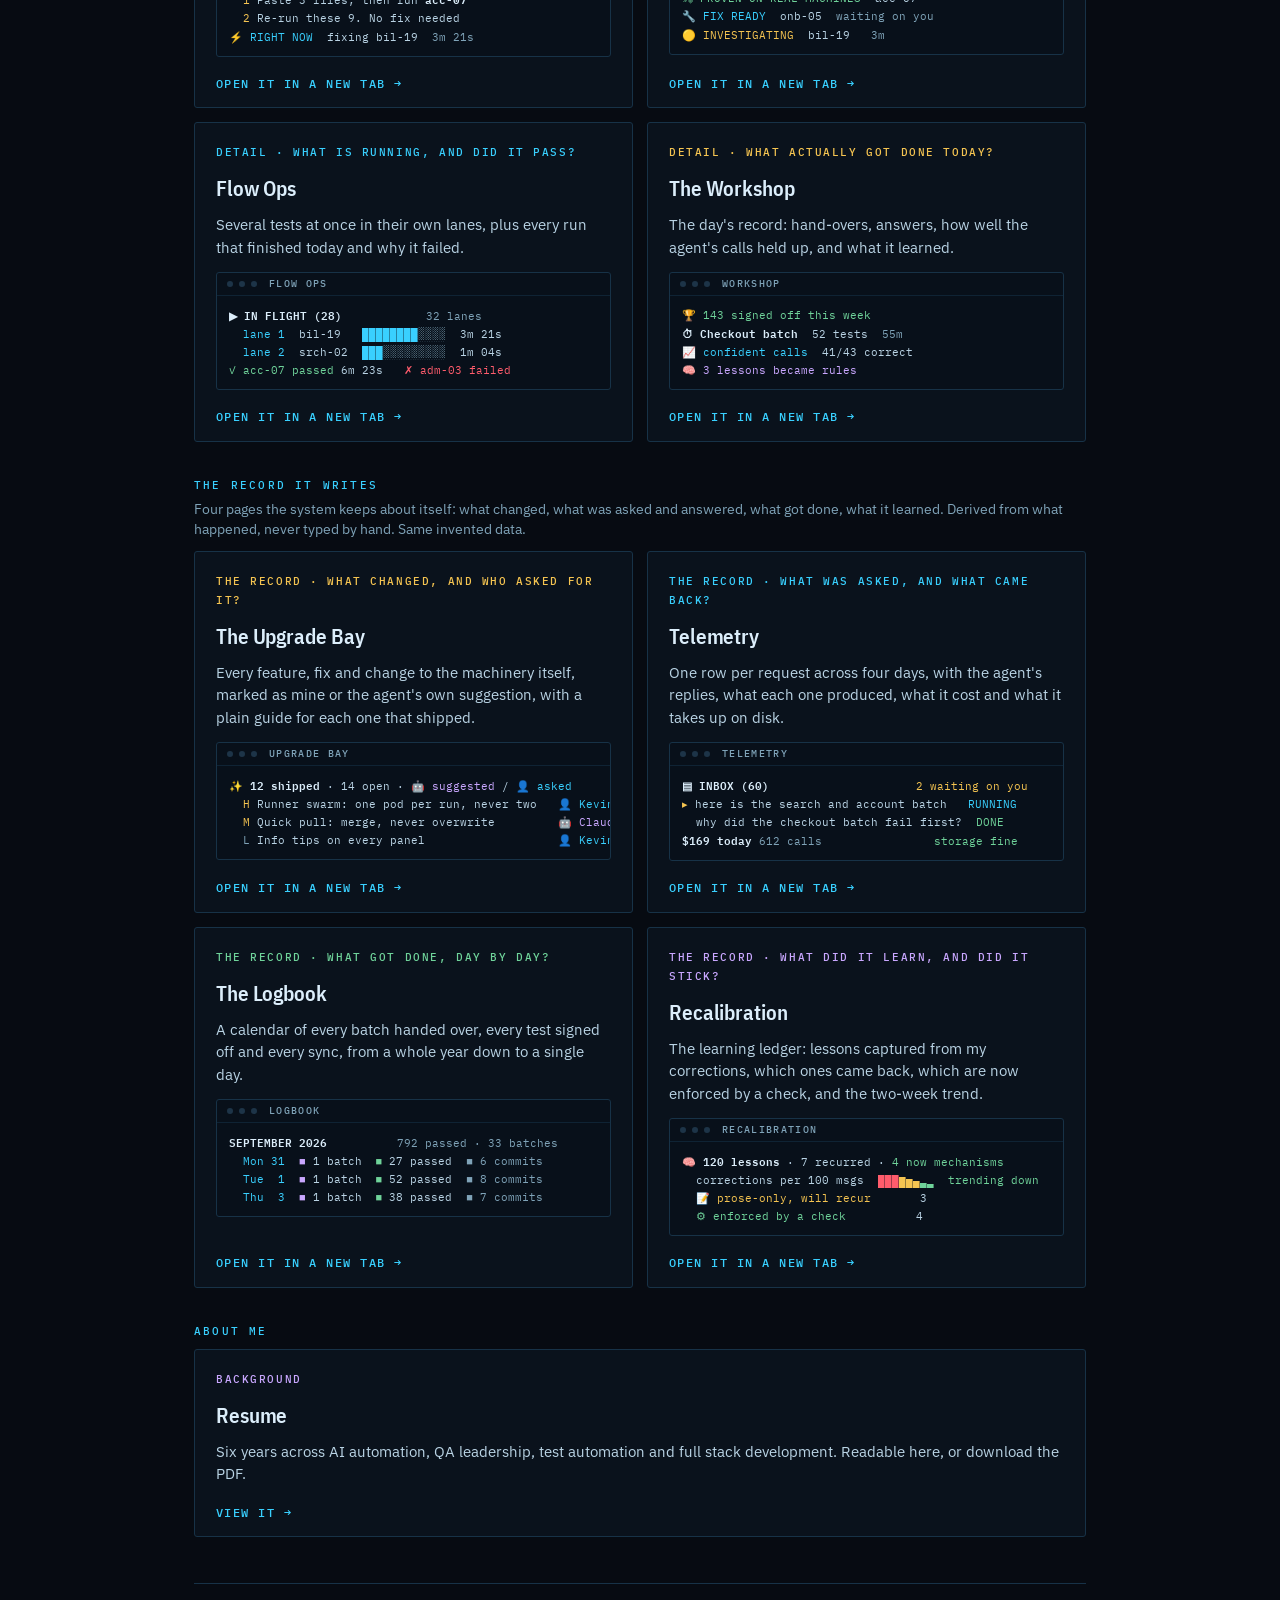
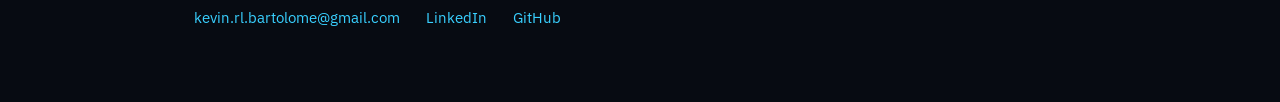
==== commit 6c056a10: "Add files via upload" ====
--- a/index.html
+++ b/index.html
@@ -93,7 +93,7 @@
 <div class="wrap">
 
   <div class="topbar">
-    <p class="eyebrow">Los Angeles, CA &nbsp;&middot;&nbsp; US Citizen</p>
+    <p class="eyebrow">US Citizen &nbsp;&middot;&nbsp; Remote or relocation</p>
     <nav class="links" aria-label="Contact and resume">
       <a class="pri" href="/resume" target="_blank" rel="noopener">Resume</a>
       <a href="/Kevin-Bartolome-Resume.pdf" target="_blank" rel="noopener">PDF</a>
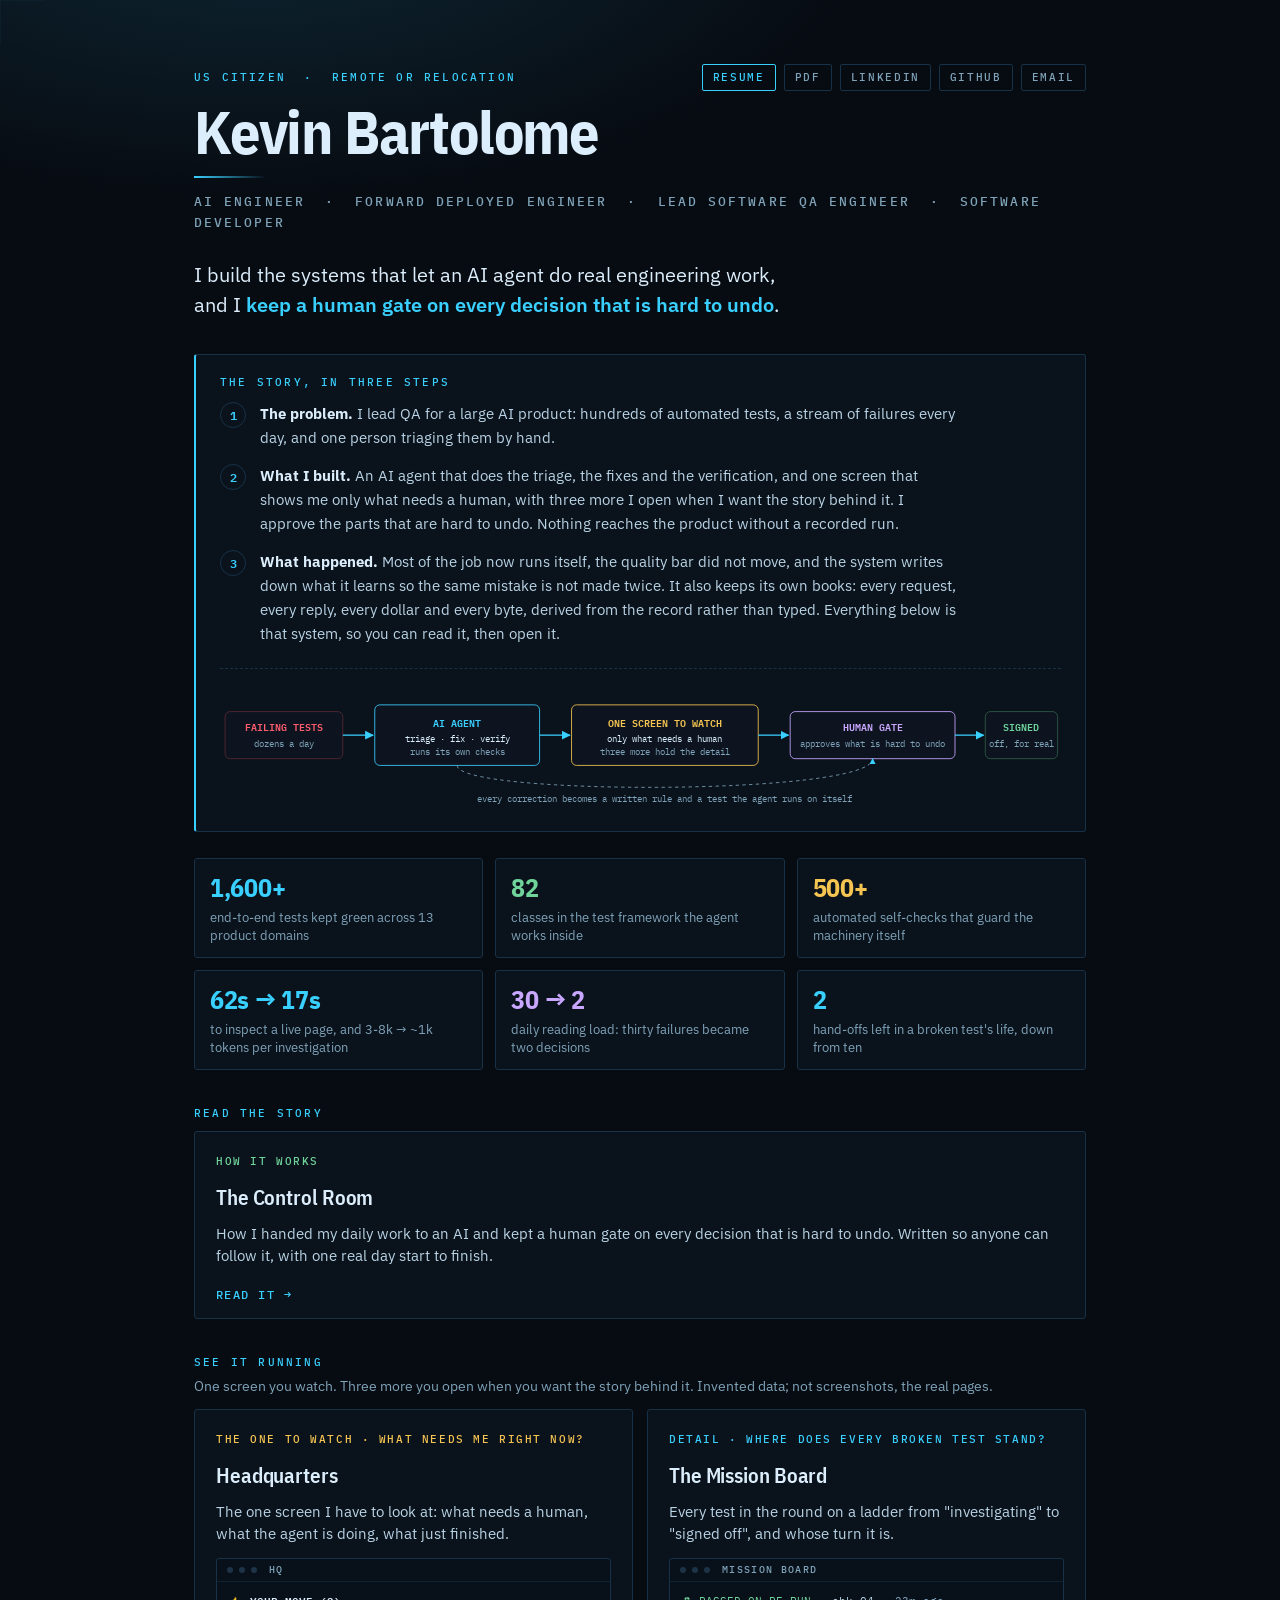
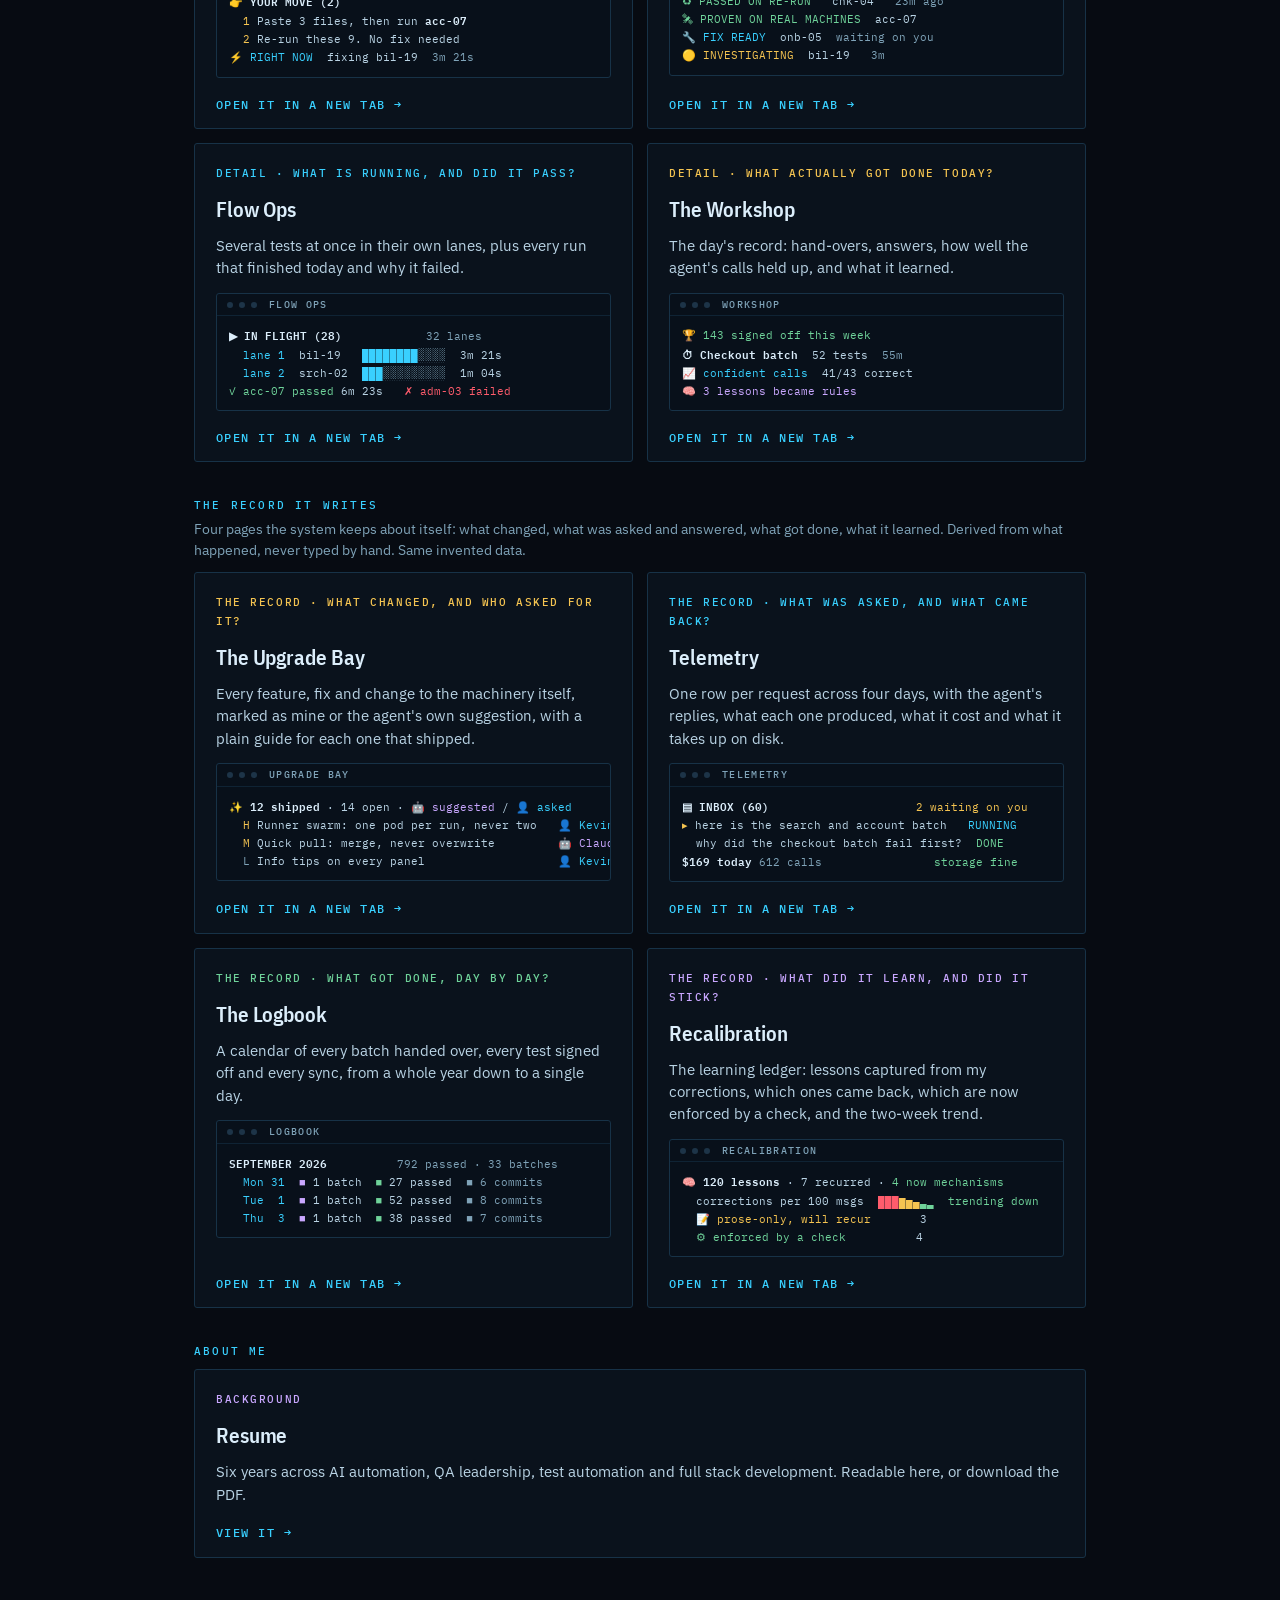
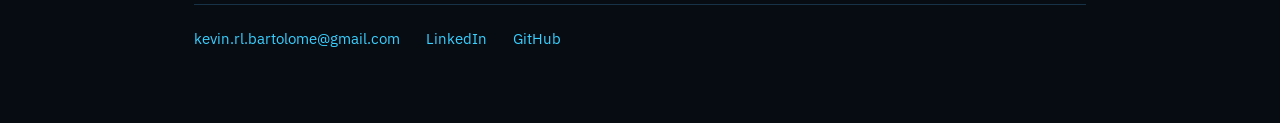
==== commit e142566c: "Add files via upload" ====
--- a/index.html
+++ b/index.html
@@ -4,7 +4,7 @@
 <meta charset="utf-8">
 <meta name="viewport" content="width=device-width,initial-scale=1">
 <title>Kevin Bartolome</title>
-<meta name="description" content="Kevin Bartolome, AI Engineer and QA Lead. I automate the work, and keep a human on the decisions that matter.">
+<meta name="description" content="Kevin Bartolome, AI Engineer and Lead Software QA Engineer. I automate the work, and keep a human on the decisions that matter.">
 <link rel="preconnect" href="https://fonts.googleapis.com">
 <link rel="preconnect" href="https://fonts.gstatic.com" crossorigin>
 <link rel="stylesheet" href="https://fonts.googleapis.com/css2?family=IBM+Plex+Mono:wght@400;500;600&family=IBM+Plex+Sans+Condensed:wght@600;700&family=IBM+Plex+Sans:wght@400;500;600&display=swap">
@@ -103,7 +103,7 @@
     </nav>
   </div>
   <h1>Kevin Bartolome</h1>
-  <p class="role">AI Engineer &nbsp;&middot;&nbsp; Forward Deployed Engineer &nbsp;&middot;&nbsp; QA Lead &nbsp;&middot;&nbsp; Software Developer</p>
+  <p class="role">AI Engineer &nbsp;&middot;&nbsp; Forward Deployed Engineer &nbsp;&middot;&nbsp; Lead Software QA Engineer &nbsp;&middot;&nbsp; Software Developer</p>
   <p class="deck">I build the systems that let an AI agent do real engineering work, and I
   <b>keep a human gate on every decision that is hard to undo</b>.</p>
 
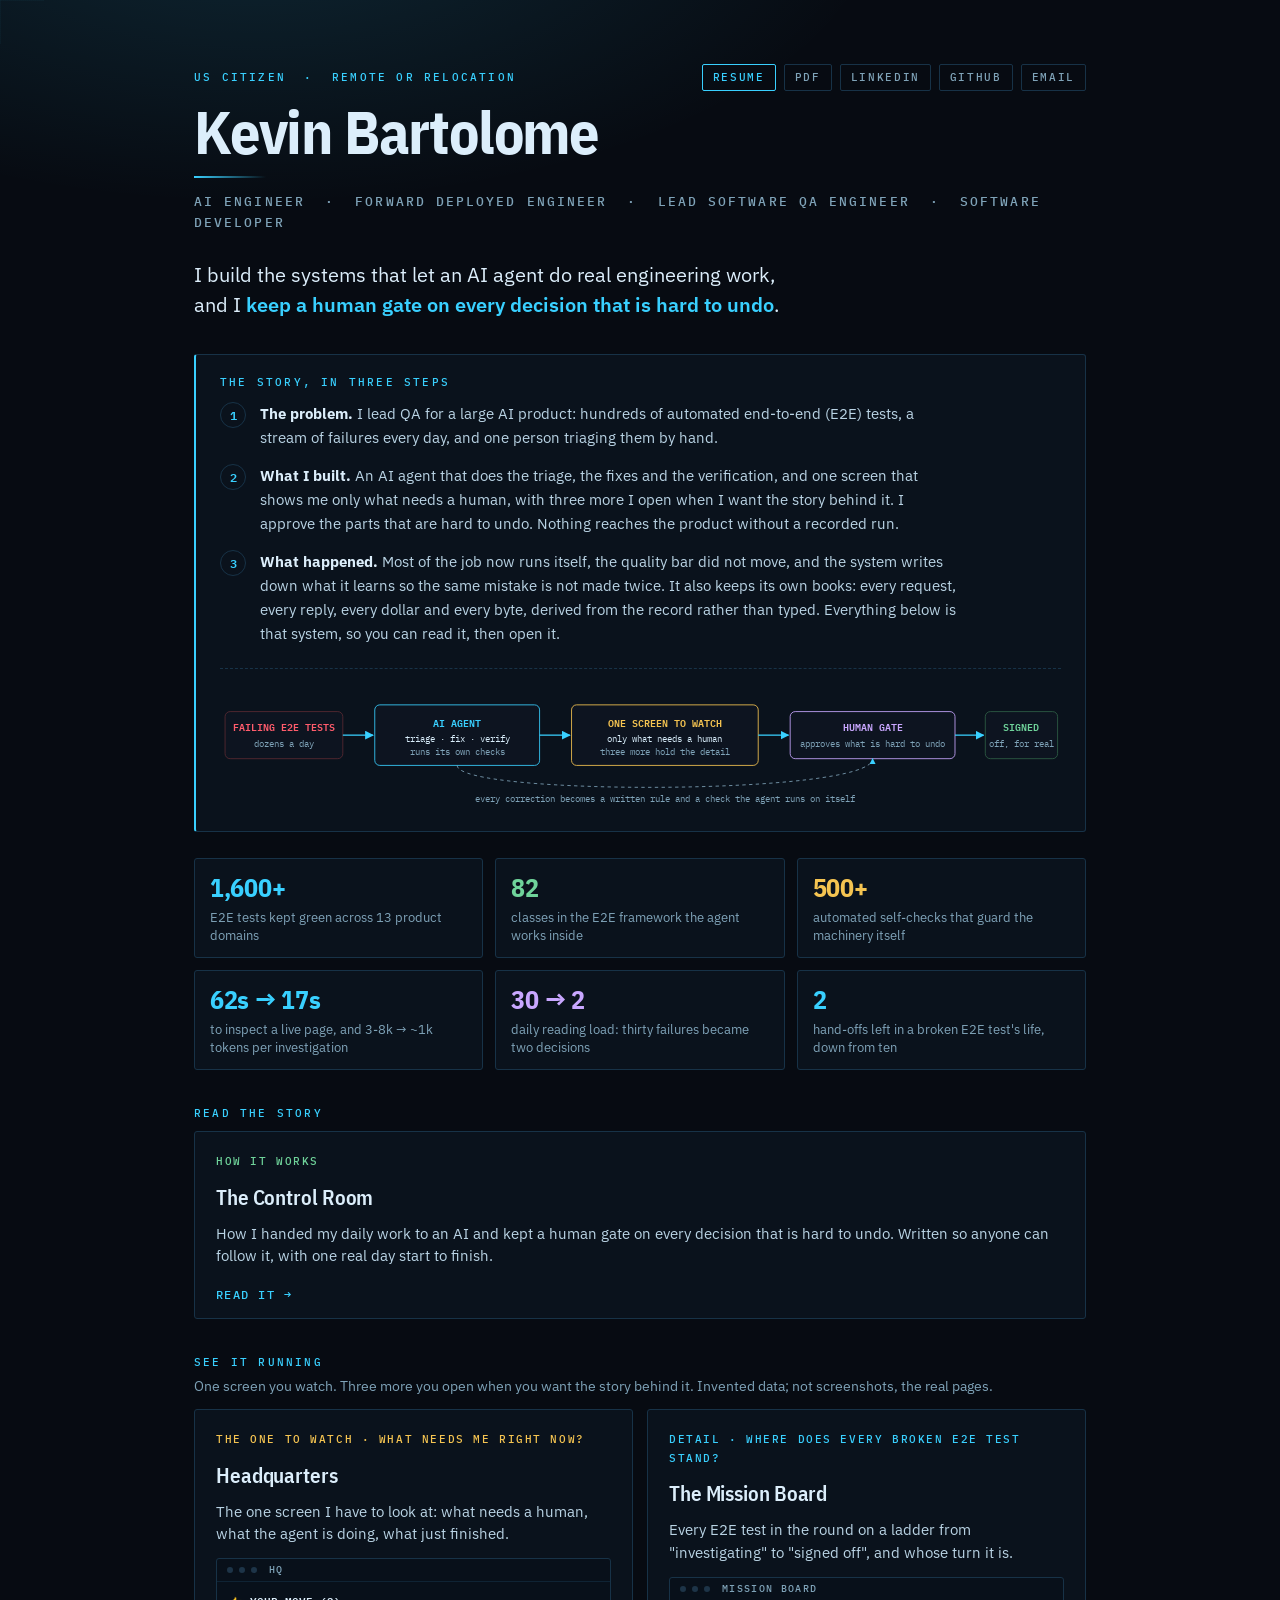
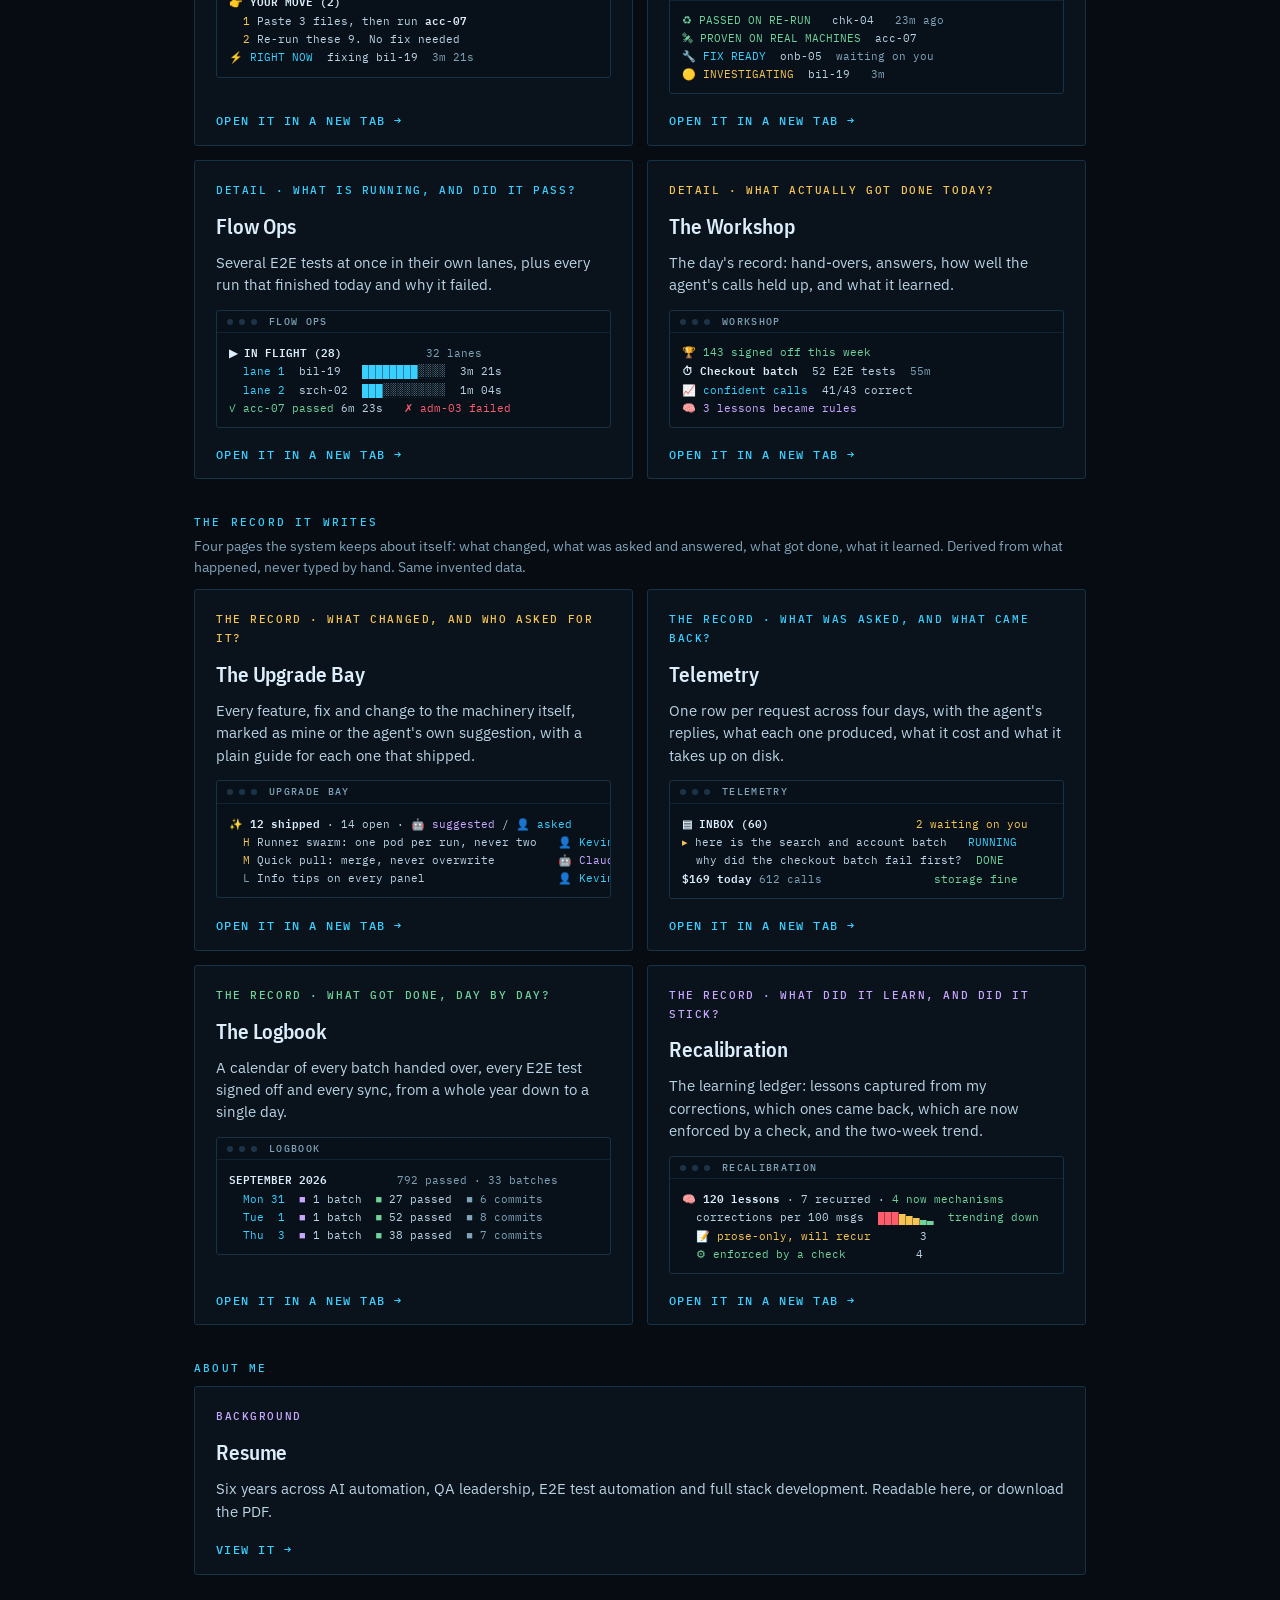
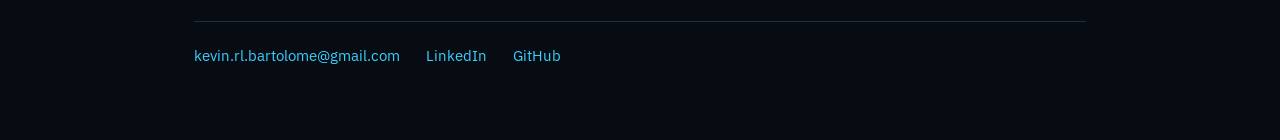
==== commit 6422805c: "Add files via upload" ====
--- a/index.html
+++ b/index.html
@@ -111,7 +111,7 @@
     <p class="kicker">The story, in three steps</p>
     <ol class="steps">
       <li><span class="num">1</span><div><b>The problem.</b> I lead QA for a large AI product: hundreds of
-        automated tests, a stream of failures every day, and one person triaging them by hand.</div></li>
+        automated end-to-end (E2E) tests, a stream of failures every day, and one person triaging them by hand.</div></li>
       <li><span class="num">2</span><div><b>What I built.</b> An AI agent that does the triage, the fixes and
         the verification, and one screen that shows me only what needs a human, with three more I open
         when I want the story behind it. I approve the parts that are hard to undo. Nothing reaches the
@@ -121,13 +121,13 @@
         It also keeps its own books: every request, every reply, every dollar and every byte, derived from
         the record rather than typed. Everything below is that system, so you can read it, then open it.</div></li>
     </ol>
-    <figure class="flow" aria-label="How the system works: failing tests go to the agent, the agent reports to one screen the person watches with three more holding the detail, a human approves what is hard to undo, tests are signed off">
+    <figure class="flow" aria-label="How the system works: failing E2E tests go to the agent, the agent reports to one screen the person watches with three more holding the detail, a human approves what is hard to undo, E2E tests are signed off">
 <svg viewBox="0 0 1000 150" role="img">
   <defs>
     <marker id="ah" viewBox="0 0 10 10" refX="9" refY="5" markerWidth="7" markerHeight="7" orient="auto-start-reverse"><path d="M0 0L10 5L0 10z" fill="#39d0ff"/></marker>
   </defs>
   <g font-family="IBM Plex Mono, ui-monospace, monospace" font-size="12" text-anchor="middle">
-    <rect x="6" y="34" width="140" height="56" rx="6" fill="#0d1420" stroke="#5a2a33"/><text x="76" y="57" fill="#ff5c6c" font-weight="600">FAILING TESTS</text><text x="76" y="76" fill="#7fa3b8" font-size="10.5">dozens a day</text>
+    <rect x="6" y="34" width="140" height="56" rx="6" fill="#0d1420" stroke="#5a2a33"/><text x="76" y="57" fill="#ff5c6c" font-weight="600">FAILING E2E TESTS</text><text x="76" y="76" fill="#7fa3b8" font-size="10.5">dozens a day</text>
     <line x1="146" y1="62" x2="182" y2="62" stroke="#39d0ff" stroke-width="1.5" marker-end="url(#ah)"/>
     <rect x="184" y="26" width="196" height="72" rx="6" fill="#0d1420" stroke="#39d0ff"/><text x="282" y="52" fill="#39d0ff" font-weight="600">AI AGENT</text><text x="282" y="70" fill="#d9eefb" font-size="10.5">triage · fix · verify</text><text x="282" y="86" fill="#7fa3b8" font-size="10.5">runs its own checks</text>
     <line x1="380" y1="62" x2="416" y2="62" stroke="#39d0ff" stroke-width="1.5" marker-end="url(#ah)"/>
@@ -137,19 +137,19 @@
     <line x1="874" y1="62" x2="908" y2="62" stroke="#39d0ff" stroke-width="1.5" marker-end="url(#ah)"/>
     <rect x="910" y="34" width="86" height="56" rx="6" fill="#0d1420" stroke="#2f5f46"/><text x="953" y="57" fill="#6fd39a" font-weight="600">SIGNED</text><text x="953" y="76" fill="#7fa3b8" font-size="10.5">off, for real</text>
     <path d="M282 98 C 282 134, 776 134, 776 90" fill="none" stroke="#7fa3b8" stroke-width="1" stroke-dasharray="4 4" marker-end="url(#ah)"/>
-    <text x="529" y="142" fill="#7fa3b8" font-size="10.5">every correction becomes a written rule and a test the agent runs on itself</text>
+    <text x="529" y="142" fill="#7fa3b8" font-size="10.5">every correction becomes a written rule and a check the agent runs on itself</text>
   </g>
 </svg>
     </figure>
   </section>
 
   <section class="numbers" aria-label="By the numbers">
-    <div><b>1,600+</b><span>end-to-end tests kept green across 13 product domains</span></div>
-    <div><b>82</b><span>classes in the test framework the agent works inside</span></div>
+    <div><b>1,600+</b><span>E2E tests kept green across 13 product domains</span></div>
+    <div><b>82</b><span>classes in the E2E framework the agent works inside</span></div>
     <div><b>500+</b><span>automated self-checks that guard the machinery itself</span></div>
     <div><b>62s &rarr; 17s</b><span>to inspect a live page, and 3-8k &rarr; ~1k tokens per investigation</span></div>
     <div><b>30 &rarr; 2</b><span>daily reading load: thirty failures became two decisions</span></div>
-    <div><b>2</b><span>hand-offs left in a broken test's life, down from ten</span></div>
+    <div><b>2</b><span>hand-offs left in a broken E2E test's life, down from ten</span></div>
   </section>
 
   <p class="grp">Read the story</p>
@@ -177,9 +177,9 @@
       <span class="go">Open it in a new tab &rarr;</span>
     </a>
     <a class="card b" href="/mission-board" target="_blank" rel="noopener">
-      <span class="lbl">Detail &middot; Where does every broken test stand?</span>
+      <span class="lbl">Detail &middot; Where does every broken E2E test stand?</span>
       <h2>The Mission Board</h2>
-      <p>Every test in the round on a ladder from "investigating" to "signed off", and whose turn it is.</p>
+      <p>Every E2E test in the round on a ladder from "investigating" to "signed off", and whose turn it is.</p>
       <div class="term"><div class="chrome"><i class="dot"></i><i class="dot"></i><i class="dot"></i><span>Mission Board</span></div>
 <pre><span class="g">♻ PASSED ON RE-RUN</span>   chk-04   <span class="d">23m ago</span>
 <span class="g">🛰 PROVEN ON REAL MACHINES</span>  acc-07
@@ -190,7 +190,7 @@
     <a class="card e" href="/flow-ops" target="_blank" rel="noopener">
       <span class="lbl">Detail &middot; What is running, and did it pass?</span>
       <h2>Flow Ops</h2>
-      <p>Several tests at once in their own lanes, plus every run that finished today and why it failed.</p>
+      <p>Several E2E tests at once in their own lanes, plus every run that finished today and why it failed.</p>
       <div class="term"><div class="chrome"><i class="dot"></i><i class="dot"></i><i class="dot"></i><span>Flow Ops</span></div>
 <pre><span class="w">▶ IN FLIGHT (28)</span>            <span class="d">32 lanes</span>
   <span class="c">lane 1</span>  bil-19   <span class="c">████████</span><span class="d">░░░░</span>  3m 21s
@@ -204,7 +204,7 @@
       <p>The day's record: hand-overs, answers, how well the agent's calls held up, and what it learned.</p>
       <div class="term"><div class="chrome"><i class="dot"></i><i class="dot"></i><i class="dot"></i><span>Workshop</span></div>
 <pre><span class="g">🏆 143 signed off this week</span>
-<span class="w">⏱ Checkout batch</span>  52 tests  <span class="d">55m</span>
+<span class="w">⏱ Checkout batch</span>  52 E2E tests  <span class="d">55m</span>
 <span class="c">📈 confident calls</span>  41/43 correct
 <span class="v">🧠 3 lessons became rules</span></pre></div>
       <span class="go">Open it in a new tab &rarr;</span>
@@ -238,7 +238,7 @@
     <a class="card a" href="/logbook" target="_blank" rel="noopener">
       <span class="lbl">The record &middot; What got done, day by day?</span>
       <h2>The Logbook</h2>
-      <p>A calendar of every batch handed over, every test signed off and every sync, from a whole year down to a single day.</p>
+      <p>A calendar of every batch handed over, every E2E test signed off and every sync, from a whole year down to a single day.</p>
       <div class="term"><div class="chrome"><i class="dot"></i><i class="dot"></i><i class="dot"></i><span>Logbook</span></div>
 <pre><span class="w">SEPTEMBER 2026</span>          <span class="d">792 passed · 33 batches</span>
   <span class="c">Mon 31</span>  <span class="v">■</span> 1 batch  <span class="g">■</span> 27 passed  <span class="d">■ 6 commits</span>
@@ -264,7 +264,7 @@
     <a class="card c" href="/resume" target="_blank" rel="noopener">
       <span class="lbl">Background</span>
       <h2>Resume</h2>
-      <p>Six years across AI automation, QA leadership, test automation and full stack development. Readable here, or
+      <p>Six years across AI automation, QA leadership, E2E test automation and full stack development. Readable here, or
       download the PDF.</p>
       <span class="go">View it &rarr;</span>
     </a>
